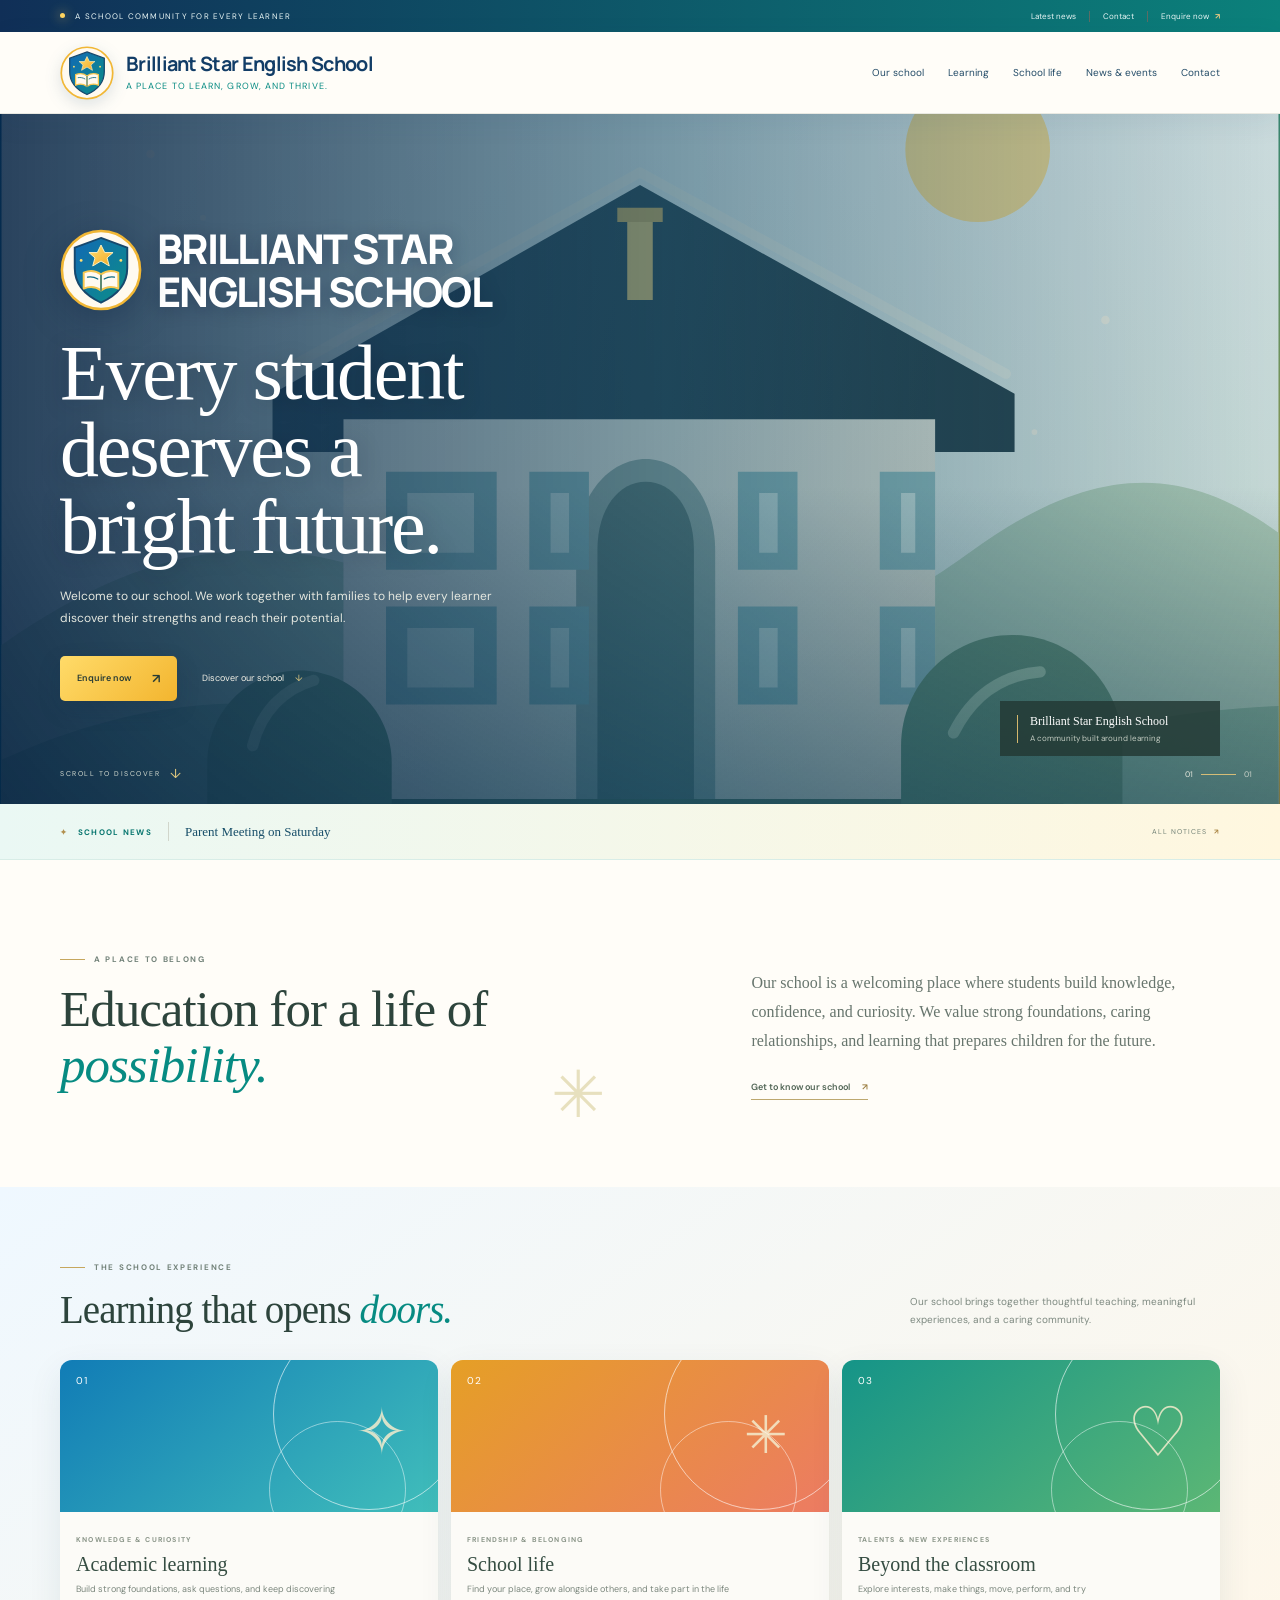
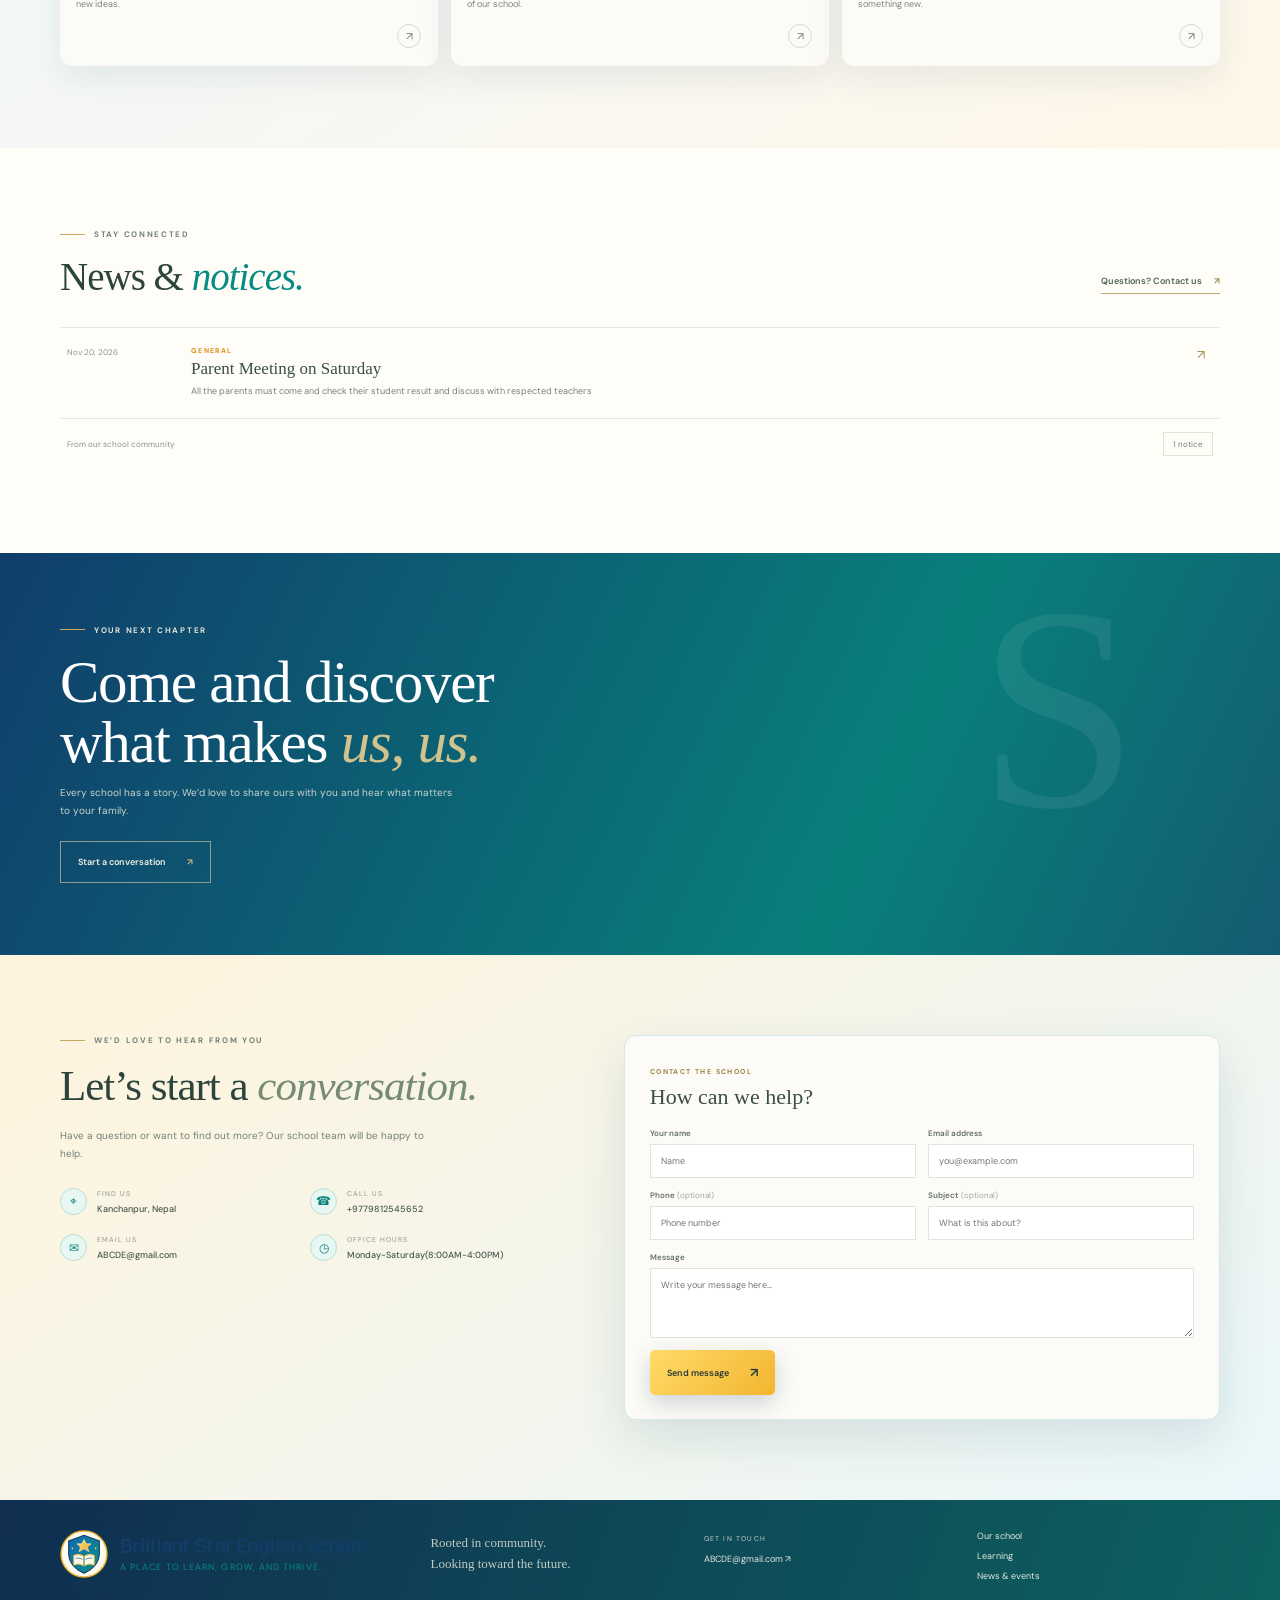
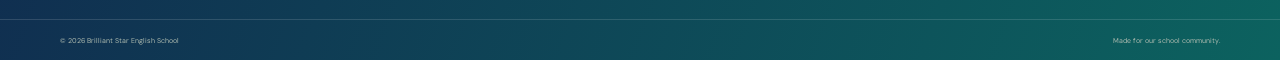
==== index.html @ 3d4abd54 "Updated" ====
<!doctype html>
<html lang="en">
<head>
  <meta charset="utf-8">
  <meta name="viewport" content="width=device-width, initial-scale=1">
  <meta name="theme-color" content="#253c3b">
  <title>Your School Name</title>
  <link rel="stylesheet" href="./site.css">
</head>
<body>
  <div class="utility-bar"><div class="site-container utility-inner"><span class="utility-note"><i></i> A SCHOOL COMMUNITY FOR EVERY LEARNER</span><div class="utility-links"><a href="#notices">Latest news</a><span></span><a href="#contact">Contact</a><span></span><a href="#contact">Enquire now <b>↗</b></a></div></div></div>
  <header class="site-header">
    <div class="site-container header-inner">
      <a class="school-brand" href="/" aria-label="School homepage"><img class="brand-logo" src="./school-logo.svg" alt="" aria-hidden="true"><span class="brand-copy"><strong id="brandName">Your School Name</strong><small id="brandTagline">A place to learn, grow, and thrive.</small></span></a>
      <button class="menu-toggle" id="menuToggle" aria-label="Open navigation" aria-expanded="false">☰</button>
      <nav class="main-nav" id="mainNav" aria-label="Main navigation"><a href="#about">Our school</a><a href="#learning">Learning</a><a href="#community">School life</a><a href="#notices">News & events</a><a href="#contact">Contact</a></nav>
    </div>
  </header>
  <main>
    <section class="hero-section">
      <img class="hero-image" id="schoolImage" src="./school-placeholder.svg" alt="Illustration of a welcoming school campus">
      <div class="hero-shade"></div>
      <div class="site-container hero-content"><div class="hero-copy"><div class="hero-school-lockup"><img class="hero-school-logo" src="./school-logo.svg" alt="" aria-hidden="true"><span id="heroSchoolName">YOUR SCHOOL</span></div><h1 id="heroTitle">Every student deserves a <em>bright future.</em></h1><p id="heroText">Welcome to our school. We work together with families to help every learner discover their strengths and reach their potential.</p><div class="hero-actions"><a class="button button-gold" href="#contact">Enquire now <span>↗</span></a><a class="hero-text-link" href="#about">Discover our school <span>↓</span></a></div></div><div class="hero-caption"><span class="caption-rule"></span><span><strong id="captionName">Your School Name</strong><small>A community built around learning</small></span></div><a href="#about" class="hero-scroll" aria-label="Scroll to discover"><span>SCROLL TO DISCOVER</span><i>↓</i></a></div>
      <div class="hero-index"><span>01</span><i></i><span>01</span></div>
    </section>
    <section class="news-ribbon"><div class="site-container ribbon-inner"><span class="ribbon-label"><i>✦</i> SCHOOL NEWS</span><span class="ribbon-divider"></span><a href="#notices" id="noticeTicker">Welcome to our school website.</a><a class="ribbon-more" href="#notices">ALL NOTICES <b>↗</b></a></div></section>
    <section class="section intro-section" id="about"><div class="site-container intro-grid"><div class="intro-heading"><div class="eyebrow"><span class="eyebrow-line"></span> A PLACE TO BELONG</div><h2>Education for a life of <em>possibility.</em></h2><div class="intro-mark">✳</div></div><div class="intro-copy"><p id="aboutText">Our school is a welcoming place where students build knowledge, confidence, and curiosity. We value strong foundations, caring relationships, and learning that prepares children for the future.</p><a class="underlined-link" href="#contact">Get to know our school <span>↗</span></a></div></div></section>
    <section class="learning-section section" id="learning"><div class="site-container"><div class="section-topline"><div><div class="eyebrow"><span class="eyebrow-line"></span> THE SCHOOL EXPERIENCE</div><h2>Learning that opens <em>doors.</em></h2></div><p>Our school brings together thoughtful teaching, meaningful experiences, and a caring community.</p></div><div class="learning-grid"><article class="learning-card card-academics"><div class="card-art art-one">01 <span>✧</span></div><div class="learning-card-bottom"><span class="card-kicker">KNOWLEDGE & CURIOSITY</span><h3>Academic learning</h3><p>Build strong foundations, ask questions, and keep discovering new ideas.</p><a href="#contact" aria-label="Ask about academic learning">↗</a></div></article><article class="learning-card card-life" id="community"><div class="card-art art-two">02 <span>✳</span></div><div class="learning-card-bottom"><span class="card-kicker">FRIENDSHIP & BELONGING</span><h3>School life</h3><p>Find your place, grow alongside others, and take part in the life of our school.</p><a href="#contact" aria-label="Ask about school life">↗</a></div></article><article class="learning-card card-growth"><div class="card-art art-three">03 <span>♡</span></div><div class="learning-card-bottom"><span class="card-kicker">TALENTS & NEW EXPERIENCES</span><h3>Beyond the classroom</h3><p>Explore interests, make things, move, perform, and try something new.</p><a href="#contact" aria-label="Ask about activities">↗</a></div></article></div></div></section>
    <section class="section notices-section" id="notices"><div class="site-container"><div class="section-topline notices-heading"><div><div class="eyebrow"><span class="eyebrow-line"></span> STAY CONNECTED</div><h2>News & <em>notices.</em></h2></div><a class="underlined-link" href="#contact">Questions? Contact us <span>↗</span></a></div><div class="notice-list" id="noticeList"><div class="no-notices">School notices will appear here.</div></div><div class="notice-list-footer"><span>From our school community</span><span class="notice-count" id="noticeCount">0 notices</span></div></div></section>
    <section class="visit-section"><div class="visit-texture"></div><div class="site-container visit-inner"><div class="eyebrow eyebrow-light"><span class="eyebrow-line"></span> YOUR NEXT CHAPTER</div><h2>Come and discover<br>what makes <em>us, us.</em></h2><p>Every school has a story. We’d love to share ours with you and hear what matters to your family.</p><a class="button button-outline" href="#contact">Start a conversation <span>↗</span></a><span class="visit-ornament">S</span></div></section>
    <section class="contact-section" id="contact"><div class="site-container contact-grid"><div class="contact-intro"><div class="eyebrow"><span class="eyebrow-line"></span> WE’D LOVE TO HEAR FROM YOU</div><h2>Let’s start a <em>conversation.</em></h2><p>Have a question or want to find out more? Our school team will be happy to help.</p><div class="contact-details"><div class="detail-item"><span class="detail-icon">⌖</span><span><small>FIND US</small><strong id="contactAddress">Add a school address in Site settings</strong></span></div><div class="detail-item"><span class="detail-icon">☎</span><span><small>CALL US</small><strong id="contactPhone">Add a school phone number</strong></span></div><div class="detail-item"><span class="detail-icon">✉</span><span><small>EMAIL US</small><strong id="contactEmail">Add a school email address</strong></span></div><div class="detail-item"><span class="detail-icon">◷</span><span><small>OFFICE HOURS</small><strong id="contactHours">Add school office hours</strong></span></div></div></div><form class="contact-form" id="contactForm"><div class="form-heading"><span>CONTACT THE SCHOOL</span><h3>How can we help?</h3></div><div class="form-row"><label>Your name<input name="name" autocomplete="name" required maxlength="120" placeholder="Name"></label><label>Email address<input name="email" type="email" autocomplete="email" required maxlength="160" placeholder="you@example.com"></label></div><div class="form-row"><label>Phone <span class="optional">(optional)</span><input name="phone" type="tel" autocomplete="tel" maxlength="40" placeholder="Phone number"></label><label>Subject <span class="optional">(optional)</span><input name="subject" maxlength="160" placeholder="What is this about?"></label></div><label>Message<textarea name="message" required maxlength="3000" rows="4" placeholder="Write your message here…"></textarea></label><div class="form-submit-row"><button class="button button-gold" type="submit">Send message <span>↗</span></button><p id="formMessage" role="status"></p></div></form></div></section>
  </main>
  <footer class="site-footer"><div class="site-container footer-main"><a class="school-brand footer-brand" href="/"><img class="brand-logo" src="./school-logo.svg" alt="" aria-hidden="true"><span><strong id="footerName">Your School Name</strong><small id="footerTagline">A place to learn, grow, and thrive.</small></span></a><p>Rooted in community.<br>Looking toward the future.</p><div class="footer-contact"><span>GET IN TOUCH</span><a href="#contact" id="footerEmail">Contact our school ↗</a></div><div class="footer-links"><a href="#about">Our school</a><a href="#learning">Learning</a><a href="#notices">News & events</a></div></div><div class="footer-bottom"><div class="site-container footer-bottom-inner"><span>© <span id="currentYear"></span> <span id="copyrightName">Your School Name</span></span><span>Made for our school community.</span></div></div></footer>
  <script src="./site.js" defer></script>
</body>
</html>
---- site.css ----
@import url('https://fonts.googleapis.com/css2?family=DM+Sans:wght@400;500;600;700&family=Manrope:wght@400;500;600;700;800&display=swap');
:root{--ink:#243633;--muted:#718078;--line:#e7e7df;--paper:#fcfbf7;--cream:#f3f1e8;--forest:#263e3b;--green:#718b76;--gold:#d5b76c;--serif:Georgia,'Times New Roman',serif}*{box-sizing:border-box}html{scroll-behavior:smooth;scroll-padding-top:90px}body{margin:0;background:var(--paper);color:var(--ink);font:14px 'DM Sans',Arial,sans-serif}a{color:inherit;text-decoration:none}.site-container{width:min(1160px,calc(100% - 60px));margin:0 auto}
/* Utility bar and navigation */
.utility-bar{height:32px;background:#263b39;color:#e4e9e1}.utility-inner{height:100%;display:flex;align-items:center;justify-content:space-between}.utility-note{font-size:8px;letter-spacing:1.25px;color:#d9dcd1}.utility-note i{display:inline-block;width:5px;height:5px;border-radius:50%;background:#d9bd77;margin:0 7px 1px 0}.utility-links{height:100%;display:flex;align-items:center;gap:13px;font-size:8px;color:#c0c9c0}.utility-links>span{height:11px;width:1px;background:#5b6c65}.utility-links b{color:#ddc582;margin-left:4px}.site-header{height:82px;background:var(--paper);position:sticky;top:0;z-index:10;border-bottom:1px solid #e9e9e2}.header-inner{height:100%;display:flex;align-items:center;justify-content:space-between}.school-brand{display:flex;align-items:center;gap:12px;min-width:0}.brand-seal{height:43px;width:43px;border:1px solid #c9b77d;border-radius:50%;color:#426354;display:grid;place-items:center;font:700 21px var(--serif);position:relative;flex:none}.brand-seal:after{content:'';position:absolute;inset:4px;border:1px solid #d9d2bd;border-radius:50%}.brand-copy strong,.school-brand strong{font:700 14px Manrope,sans-serif;display:block;white-space:nowrap}.brand-copy small,.school-brand small{font-size:8px;color:#819087;display:block;margin-top:4px;letter-spacing:.15px}.main-nav{display:flex;align-items:center;gap:24px;color:#52635a;font-size:10px}.main-nav>a:not(.nav-records):hover,.footer-main a:hover,.footer-bottom a:hover{color:#a18146}.nav-records{border:1px solid #d5d7cd;padding:10px 13px;color:#415a4c;font-weight:600}.menu-toggle{display:none}
/* Photo-led homepage hero */
.hero-section{height:min(690px,calc(100vh - 114px));min-height:540px;background:#324946;position:relative;overflow:hidden;color:white}.hero-image{position:absolute;inset:0;width:100%;height:100%;object-fit:cover;object-position:center 47%;display:block}.hero-shade{position:absolute;inset:0;background:linear-gradient(90deg,rgba(21,43,41,.78) 0%,rgba(26,47,44,.53) 43%,rgba(25,43,39,.06) 100%),linear-gradient(0deg,rgba(23,42,39,.5),transparent 36%)}.hero-content{height:100%;position:relative;display:flex;align-items:center;padding-top:20px}.hero-copy{max-width:630px;padding-bottom:10px}.eyebrow{font-size:8px;letter-spacing:1.7px;color:#728279;font-weight:700;display:flex;align-items:center;gap:9px}.eyebrow-light{color:#e2e5d9}.eyebrow-line{height:1px;width:25px;background:#c6a75e;display:inline-block}.hero-copy h1{font:500 clamp(44px,6.6vw,78px)/.99 var(--serif);letter-spacing:-2.2px;color:#fff;margin:21px 0 20px;max-width:650px;text-wrap:balance}.hero-copy h1 em,.intro-heading h2 em,.section-topline h2 em,.contact-intro h2 em{font-weight:400;color:#d5c58d}.hero-copy>p{font-size:12px;line-height:1.85;color:#e4e7df;max-width:440px;margin:0}.hero-actions{display:flex;align-items:center;gap:25px;margin-top:26px}.button{border:0;display:inline-flex;align-items:center;justify-content:center;gap:21px;padding:14px 17px;font:600 9px 'DM Sans',sans-serif;cursor:pointer;transition:transform .16s,background .16s}.button:hover{transform:translateY(-1px)}.button-gold{background:#d7bc78;color:#273b35}.button-gold:hover{background:#e2ca8c}.button-gold span{font-size:13px}.hero-text-link{font-size:9px;color:#f4f1e7}.hero-text-link span{color:#ddc780;margin-left:9px}.hero-caption{position:absolute;right:0;bottom:48px;display:flex;align-items:center;gap:12px;background:#243a36d9;padding:13px 17px;min-width:220px}.caption-rule{height:28px;width:1px;background:#d4b76c}.hero-caption strong,.hero-caption small{display:block}.hero-caption strong{font:500 12px var(--serif)}.hero-caption small{font-size:8px;color:#c2cbc0;margin-top:4px}.hero-scroll{position:absolute;bottom:22px;left:0;display:flex;align-items:center;gap:10px;color:#d4dbd0;font-size:7px;letter-spacing:1.5px}.hero-scroll i{font-style:normal;color:#dec77f;font-size:13px}.hero-index{position:absolute;right:28px;bottom:25px;display:flex;align-items:center;gap:8px;color:#e6e8dd;font-size:8px}.hero-index i{height:1px;width:35px;background:#d5bc77}.hero-index span:last-child{color:#c6cec6}
/* Notice ribbon and editorial sections */
.news-ribbon{background:#eceee7;border-bottom:1px solid #e2e5dc}.ribbon-inner{min-height:55px;display:flex;align-items:center;gap:16px}.ribbon-label{font-size:8px;letter-spacing:1.3px;color:#536b5c;font-weight:700;white-space:nowrap}.ribbon-label i{font-style:normal;color:#b18f4d;margin-right:6px}.ribbon-divider{height:19px;width:1px;background:#d1d6cb}.ribbon-inner>a:nth-of-type(1){font:13px var(--serif);color:#506157;flex:1;white-space:nowrap;overflow:hidden;text-overflow:ellipsis}.ribbon-more{font-size:7px;letter-spacing:1px;color:#728276;white-space:nowrap}.ribbon-more b{color:#a98442;margin-left:4px}.section{padding:87px 0}.intro-section{background:var(--paper)}.intro-grid{display:grid;grid-template-columns:1fr .82fr;gap:120px;align-items:center}.intro-heading{position:relative}.intro-heading h2,.section-topline h2,.contact-intro h2{font:500 clamp(35px,4vw,51px)/1.1 var(--serif);letter-spacing:-1px;color:#2d443c;margin:17px 0 0}.intro-heading h2 em,.section-topline h2 em{color:#81977d}.intro-mark{position:absolute;right:26px;bottom:-44px;font-size:65px;color:#d5c990;opacity:.55}.intro-copy{padding-top:22px}.intro-copy>p{font:16px/1.8 var(--serif);color:#67756d;margin:0 0 21px}.underlined-link{display:inline-block;padding-bottom:6px;border-bottom:1px solid #bda86f;color:#506454;font-size:9px;font-weight:600}.underlined-link span{margin-left:10px;color:#9c7e41}.learning-section{background:#f1f1e9;padding:75px 0 82px}.section-topline{display:flex;justify-content:space-between;align-items:flex-end;margin-bottom:28px}.section-topline h2{font-size:39px}.section-topline>p{font-size:10px;line-height:1.8;color:#7d8980;max-width:310px;margin:0 0 3px}.learning-grid{display:grid;grid-template-columns:repeat(3,1fr);gap:13px}.learning-card{height:306px;background:#e4e7df;position:relative;overflow:hidden;display:flex;flex-direction:column;justify-content:space-between;padding:17px 19px}.card-academics{background:linear-gradient(135deg,#e8e9df,#cad4c7)}.card-life{background:linear-gradient(135deg,#e4e0d4,#d4d9ce)}.card-growth{background:linear-gradient(135deg,#e3e6e2,#c9d4cc)}.card-art{position:absolute;inset:0 0 37%;overflow:hidden;color:#fff;font:10px 'DM Sans',sans-serif;letter-spacing:1px;padding:14px 16px}.card-art:before,.card-art:after{content:'';position:absolute;border:1px solid #fff9;border-radius:50%;width:190px;height:190px;right:-27px;top:-42px}.card-art:after{width:135px;height:135px;right:32px;top:61px;border-color:#fff7}.art-one{background:linear-gradient(145deg,#607a69,#a9b7a1)}.art-two{background:linear-gradient(145deg,#687e7c,#bec2a9)}.art-three{background:linear-gradient(145deg,#728d80,#c4c6a9)}.card-art span{position:absolute;right:28px;top:35px;font:64px var(--serif);color:#f4eccd;opacity:.85}.art-two span{right:40px;top:45px;font-size:52px}.art-three span{right:30px;top:32px;font-size:69px}.learning-card-bottom{position:relative;background:#fcfbf7;padding:16px 16px 18px;margin:135px -19px -17px;min-height:154px}.card-kicker{font-size:7px;letter-spacing:1.2px;color:#8a9588;font-weight:700}.learning-card h3{font:500 20px var(--serif);color:#354d42;margin:7px 35px 6px 0}.learning-card p{font-size:9px;line-height:1.65;color:#7b877d;max-width:270px;margin:0}.learning-card-bottom>a{position:absolute;right:17px;bottom:18px;width:24px;height:24px;border:1px solid #d9dacd;border-radius:50%;display:grid;place-items:center;color:#6d806f;font-size:11px}.notices-section{padding:81px 0 84px;background:#fcfbf7}.notices-heading{align-items:flex-end}.notices-heading .underlined-link{margin-bottom:5px}.notice-list{border-top:1px solid #e5e7df}.notice-item{display:grid;grid-template-columns:105px 1fr 25px;gap:19px;padding:18px 7px;border-bottom:1px solid #e5e7df;align-items:start}.notice-date{font-size:8px;color:#8a958c;line-height:1.6}.notice-category{font-size:7px;text-transform:uppercase;letter-spacing:1.3px;color:#a18044;font-weight:700}.notice-body h3{font:500 17px var(--serif);margin:4px 0 5px;color:#394e43}.notice-body p{font-size:9px;line-height:1.75;color:#758179;margin:0;max-width:720px;white-space:pre-wrap}.notice-arrow{color:#aa8c4e;font-size:13px;text-align:center}.no-notices{padding:24px 7px;color:#879087;font:14px var(--serif)}.notice-list-footer{display:flex;align-items:center;justify-content:space-between;color:#879188;font-size:8px;padding:13px 7px}.notice-count{border:1px solid #e4e3d9;padding:6px 9px;color:#6f7f73}
/* Admissions-style callout and contact */
.visit-section{position:relative;overflow:hidden;background:#2c4541;color:#fff;padding:72px 0}.visit-inner{position:relative;z-index:1}.visit-inner h2{font:500 clamp(39px,5vw,59px)/1.02 var(--serif);letter-spacing:-1.3px;margin:17px 0 12px}.visit-inner h2 em{color:#d1c38e;font-weight:400}.visit-inner>p{font-size:10px;color:#cad4ca;line-height:1.8;max-width:400px;margin:0 0 21px}.button-outline{border:1px solid #8f9c8e;color:#f5f1e4;background:transparent}.button-outline span{color:#d7bd79}.visit-ornament{position:absolute;right:7%;top:-47px;font:290px/.9 var(--serif);color:#ffffff0a;pointer-events:none}.contact-section{padding:80px 0;background:#edece3}.contact-grid{display:grid;grid-template-columns:.9fr 1.1fr;gap:76px;align-items:start}.contact-intro h2{font-size:43px;margin:17px 0}.contact-intro h2 em{color:#758b72}.contact-intro>p{font-size:10px;line-height:1.8;color:#748178;max-width:370px;margin:0 0 25px}.contact-details{display:grid;grid-template-columns:1fr 1fr;gap:18px 13px}.detail-item{display:flex;gap:10px;align-items:flex-start}.detail-icon{width:27px;height:27px;border:1px solid #cdd3c8;border-radius:50%;display:grid;place-items:center;color:#71866f;font-size:12px;flex:none}.detail-item small{display:block;color:#8c968b;font-size:7px;letter-spacing:1px;margin:1px 0 5px}.detail-item strong{font-size:9px;line-height:1.5;font-weight:500;color:#46584d;display:block;overflow-wrap:anywhere}.contact-form{background:#fcfbf7;border:1px solid #e1e3db;padding:24px 25px}.form-heading>span{color:#a08143;font-size:7px;font-weight:700;letter-spacing:1.4px}.form-heading h3{font:500 22px var(--serif);margin:6px 0 18px;color:#3b5045}.contact-form label,.settings-form label{display:block;color:#637168;font-size:8px;font-weight:600}.form-row{display:grid;grid-template-columns:1fr 1fr;gap:12px}.contact-form input,.contact-form textarea,.settings-form input,.settings-form textarea{display:block;width:100%;border:1px solid #e1e4dc;background:#fff;padding:10px;margin-top:6px;margin-bottom:12px;font:9px 'DM Sans',sans-serif;color:#34453d;outline:none}.contact-form input:focus,.contact-form textarea:focus,.settings-form input:focus,.settings-form textarea:focus{border-color:#96a991}.contact-form textarea,.settings-form textarea{resize:vertical}.optional{font-weight:400;color:#a0a89e}.form-submit-row{display:flex;align-items:center;gap:12px}.form-submit-row p{font-size:8px;color:#507451;margin:0}.site-footer{background:#263b39;color:#e9eee6}.footer-main{display:grid;grid-template-columns:1.4fr 1fr 1fr 1fr;gap:30px;padding-top:30px;padding-bottom:29px;align-items:start}.footer-brand .brand-seal{height:37px;width:37px;color:#e1d3a1;border-color:#8a9a87;font-size:17px}.footer-brand .brand-seal:after{inset:3px;border-color:#71847a}.footer-brand strong{font-size:11px}.footer-brand small{font-size:7px;color:#aebbb0}.footer-main>p{font:13px/1.6 var(--serif);color:#c0cbc0;margin:3px 0}.footer-contact>span{font-size:7px;letter-spacing:1.2px;color:#c5d0c4;display:block;margin:4px 0 10px}.footer-contact>a,.footer-links>a{font-size:9px;color:#e5e9df;display:block;margin:0 0 8px}.footer-bottom{border-top:1px solid #ffffff22}.footer-bottom-inner{min-height:40px;display:flex;align-items:center;justify-content:space-between;font-size:7px;color:#aebbb0}.footer-bottom-inner>div{display:flex;gap:16px}
/* Local site settings editor */
.settings-page{background:#f4f4ee;min-height:100vh}.settings-top{height:72px;background:#fff;border-bottom:1px solid var(--line)}.settings-top-inner{height:100%;display:flex;align-items:center;justify-content:space-between}.settings-top .school-brand .brand-seal{height:35px;width:35px;font-size:16px}.settings-top .school-brand strong{font-size:12px}.back-home{font-size:10px;color:#65766c}.settings-main{padding-top:36px;padding-bottom:60px}.settings-title{margin-bottom:24px}.settings-title .eyebrow{font-size:8px}.settings-title h1{font:500 34px var(--serif);color:#30463e;margin:10px 0 6px}.settings-title p{color:#818c82;font-size:11px;margin:0}.settings-layout{display:grid;grid-template-columns:minmax(0,1.25fr) minmax(250px,.75fr);gap:18px;align-items:start}.settings-card{background:#fff;border:1px solid #e6e8df;padding:21px;margin-bottom:15px}.settings-card h2{font:500 18px var(--serif);margin:0;color:#3d5148}.settings-card>p{font-size:9px;line-height:1.6;color:#8a938b;margin:5px 0 17px}.settings-form input,.settings-form textarea{margin-bottom:12px}.settings-form label.full{margin-bottom:0}.settings-form .button{margin-top:4px}.settings-grid{display:grid;grid-template-columns:1fr 1fr;gap:0 13px}.settings-grid .wide{grid-column:1/-1}.settings-status{font-size:9px;color:#54805e;margin-left:12px}.photo-preview{width:100%;height:158px;background:#f2f2eb;margin:12px 0;object-fit:cover}.upload-label{display:inline-flex!important;align-items:center;gap:8px;padding:10px 12px;border:1px solid #dfe2d9;color:#53675a!important;cursor:pointer}.upload-label input{display:none!important}.photo-help{font-size:8px;color:#939c93;margin:8px 0 0}.notice-editor{border-top:1px solid #eceee8;padding:11px 0}.notice-editor:first-of-type{border-top:0}.notice-editor h3{font:500 13px var(--serif);margin:0 0 4px}.notice-editor p{font-size:9px;color:#88928a;white-space:pre-wrap;margin:0}.notice-editor button{border:0;background:none;color:#a45f55;cursor:pointer;padding:6px 0;font-size:9px}.notice-form{border-top:1px solid #eceee8;margin-top:15px;padding-top:15px}.notice-form h3{font:500 14px var(--serif);margin:0 0 13px}.inquiry{border-top:1px solid #eceee8;padding:12px 0}.inquiry:first-of-type{border-top:0}.inquiry h3{font:500 13px var(--serif);margin:0 0 4px}.inquiry small{color:#929b91;font-size:8px}.inquiry p{font-size:9px;line-height:1.6;color:#647168;white-space:pre-wrap;margin:6px 0 0}.settings-alert{padding:10px 12px;background:#edf4ec;color:#4f7353;font-size:9px;margin-bottom:14px}.settings-alert.error{background:#fbefec;color:#a45147}.secondary-button{height:32px;border:1px solid #e6e9ef;background:#fff;border-radius:7px;padding:0 10px;color:#62697a;font:500 10px 'DM Sans',sans-serif;cursor:pointer}.hidden{display:none!important}
@media(max-width:900px){.main-nav{gap:14px}.intro-grid{gap:65px}.contact-grid{gap:38px}}
@media(max-width:700px){.site-container{width:min(100% - 34px,540px)}.utility-note{font-size:7px}.utility-links{gap:8px;font-size:7px}.site-header{height:68px}.brand-seal{height:37px;width:37px;font-size:17px}.school-brand{gap:9px}.brand-copy strong,.school-brand strong{font-size:11px}.brand-copy small,.school-brand small{font-size:7px}.menu-toggle{display:block;background:none;border:1px solid #d9ddd4;width:34px;height:32px;color:#506257}.main-nav{display:none;position:absolute;top:67px;left:0;right:0;background:#fcfbf7;border-bottom:1px solid var(--line);padding:9px 18px 14px;flex-direction:column;align-items:stretch;gap:0;box-shadow:0 10px 20px #162c2810}.main-nav.open{display:flex}.main-nav>a{padding:12px 0;border-bottom:1px solid #eeeee8}.main-nav .nav-records{border:0;padding:12px 0}.hero-section{height:610px;min-height:530px}.hero-image{object-position:55% center}.hero-shade{background:linear-gradient(90deg,rgba(21,43,41,.68),rgba(21,43,41,.15)),linear-gradient(0deg,rgba(19,39,36,.54),transparent 55%)}.hero-content{align-items:flex-end;padding-bottom:104px}.hero-copy{padding:0}.hero-copy h1{font-size:clamp(44px,12vw,61px);letter-spacing:-1.5px;margin:17px 0 13px}.hero-copy>p{font-size:10px;max-width:400px}.hero-actions{margin-top:20px;gap:17px}.hero-caption{right:0;bottom:53px;min-width:0;padding:9px 12px}.hero-caption strong{font-size:10px}.hero-caption small{font-size:7px}.hero-scroll{bottom:20px}.hero-index{right:0;bottom:21px;font-size:7px}.news-ribbon .ribbon-inner{min-height:51px;gap:9px}.ribbon-label{font-size:7px;letter-spacing:.8px}.ribbon-divider{height:16px}.ribbon-inner>a:nth-of-type(1){font-size:11px}.ribbon-more{font-size:6px;letter-spacing:.5px}.section{padding:57px 0}.intro-grid{grid-template-columns:1fr;gap:19px}.intro-heading h2,.section-topline h2{font-size:36px}.intro-copy{padding-top:0}.intro-copy>p{font-size:14px}.intro-mark{right:12px;bottom:-17px;font-size:43px}.learning-section{padding:55px 0}.section-topline{display:block;margin-bottom:20px}.section-topline>p{margin-top:10px;font-size:9px}.learning-grid{grid-template-columns:1fr;gap:10px}.learning-card{height:264px}.learning-card-bottom{margin-top:115px;min-height:131px}.notices-section{padding:58px 0}.notices-heading .underlined-link{margin-top:16px}.notice-item{grid-template-columns:64px 1fr 17px;gap:10px;padding:15px 3px}.notice-body h3{font-size:14px}.notice-body p{font-size:8px}.visit-section{padding:56px 0}.visit-inner h2{font-size:43px}.visit-ornament{right:-4%;top:5px;font-size:180px}.contact-section{padding:57px 0}.contact-grid{grid-template-columns:1fr;gap:27px}.contact-intro h2{font-size:37px}.contact-details{gap:14px 9px}.contact-form{padding:19px 15px}.form-row{grid-template-columns:1fr;gap:0}.footer-main{grid-template-columns:1fr 1fr;gap:20px 12px;padding-top:24px;padding-bottom:23px}.footer-main>p{font-size:11px}.footer-bottom-inner{flex-wrap:wrap;gap:8px;padding-top:12px;padding-bottom:12px}.footer-bottom-inner>span:nth-child(2){display:none}.footer-bottom-inner>div{margin-left:auto}.settings-main{padding-top:24px}.settings-layout{grid-template-columns:1fr}.settings-title h1{font-size:29px}.settings-card{padding:17px}.settings-grid{grid-template-columns:1fr}.settings-grid .wide{grid-column:auto}}

/* Bright school identity and motion */
:root{--ink:#163653;--muted:#617588;--line:#dce7ee;--paper:#fffdf8;--cream:#f2f8fb;--forest:#113d68;--green:#078b82;--gold:#f4b72f;--serif:Georgia,'Times New Roman',serif}
.utility-bar{background:linear-gradient(90deg,#102f57,#0b817b);color:#fff}
.utility-note,.utility-links{color:#eaf7f6}
.utility-note i{background:#ffd45f;box-shadow:0 0 12px #ffd45f}
.site-header{background:rgba(255,253,248,.96);box-shadow:0 8px 28px rgba(23,66,96,.08);backdrop-filter:blur(12px)}
.brand-logo{width:54px;height:54px;flex:none;filter:drop-shadow(0 5px 8px #153e5b25);transition:transform .3s ease}
.school-brand:hover .brand-logo{transform:rotate(-5deg) scale(1.06)}
.brand-copy strong,.school-brand strong{font-size:clamp(15px,1.55vw,21px);line-height:1.12;white-space:normal;letter-spacing:-.035em;color:#123d67}
.brand-copy small,.school-brand small{font-size:9px;color:#078b82;letter-spacing:.12em;text-transform:uppercase}
.main-nav{color:#244c68}
.main-nav>a:not(.nav-records):hover,.footer-main a:hover,.footer-bottom a:hover{color:#e79c15}
.nav-records{border-color:#f2c653;border-radius:999px;background:#fff8e5;color:#17486a}
.hero-section{background:linear-gradient(135deg,#075b8f,#087f84 54%,#f1b63a);isolation:isolate}
.hero-image{animation:hero-image-arrive 1.1s cubic-bezier(.2,.7,.2,1) both}
.hero-shade{background:linear-gradient(90deg,rgba(5,34,66,.84),rgba(8,66,93,.5) 52%,rgba(8,91,94,.12)),linear-gradient(0deg,rgba(7,41,69,.45),transparent 46%)}
.hero-school-lockup{display:flex;align-items:center;gap:15px;max-width:780px;margin:0 0 19px;animation:rise-in .75s .08s both}
.hero-school-logo{width:clamp(54px,7vw,82px);height:clamp(54px,7vw,82px);flex:none;filter:drop-shadow(0 8px 18px #071e3b55);animation:crest-float 4s ease-in-out infinite}
.hero-school-lockup span{font:800 clamp(22px,3.3vw,41px)/1.04 Manrope,'DM Sans',sans-serif;letter-spacing:-.04em;color:#fff;text-wrap:balance;text-shadow:0 3px 18px #041f3e55}
.hero-copy h1{animation:rise-in .8s .18s both;text-shadow:0 3px 22px #061c3340}
.hero-copy>p,.hero-actions{animation:rise-in .8s .3s both}
.button-gold{background:linear-gradient(135deg,#ffdb69,#f3b52f);border-radius:5px;box-shadow:0 8px 22px #10294330}
.button-gold:hover{background:linear-gradient(135deg,#ffe28b,#ffc23d);transform:translateY(-3px);box-shadow:0 12px 28px #10294340}
.news-ribbon{background:linear-gradient(90deg,#eaf8f4,#fff7df);border-bottom:1px solid #d8ede7}
.ribbon-label{color:#08766f}.ribbon-inner>a:nth-of-type(1){color:#164d68}
.section-topline h2 em,.intro-heading h2 em{color:#078b82}
.learning-section{background:linear-gradient(145deg,#eff8ff,#fff7e8)}
.learning-card{border-radius:12px;box-shadow:0 12px 34px rgba(18,64,94,.09);transition:transform .28s ease,box-shadow .28s ease}
.learning-card:hover{transform:translateY(-8px);box-shadow:0 22px 44px rgba(18,64,94,.17)}
.card-academics{background:linear-gradient(135deg,#b9e5ff,#d2f2ec)}
.card-life{background:linear-gradient(135deg,#ffe2a1,#ffd9c4)}
.card-growth{background:linear-gradient(135deg,#c8efcf,#d5e4ff)}
.art-one{background:linear-gradient(140deg,#117cb6,#45c4bb)}
.art-two{background:linear-gradient(140deg,#e59f26,#ed7868)}
.art-three{background:linear-gradient(140deg,#159488,#62ba73)}
.notices-section{background:#fffdf8}
.notice-item{transition:background .2s ease,padding .2s ease}
.notice-item:hover{background:#f0faf8;padding-left:14px;padding-right:14px}
.notice-category{color:#df8c16}
.visit-section{background:linear-gradient(115deg,#103e6b,#087f7b 68%,#145b71)}
.visit-ornament{color:#fff1}
.contact-section{background:linear-gradient(145deg,#fff4dc,#eaf7fa)}
.contact-form{border:1px solid #d6e7ea;border-radius:12px;box-shadow:0 18px 50px rgba(17,65,92,.12);transition:transform .25s ease,box-shadow .25s ease}
.contact-form:focus-within{transform:translateY(-3px);box-shadow:0 22px 56px rgba(17,65,92,.17)}
.contact-form input:focus,.contact-form textarea:focus{border-color:#0a9b91;box-shadow:0 0 0 3px #0a9b9118}
.detail-icon{border-color:#b8ddd7;background:#e7f7f2;color:#087f78}
.site-footer{background:linear-gradient(110deg,#102e50,#0c625f)}
.footer-brand .brand-logo{width:48px;height:48px}
@keyframes rise-in{from{opacity:0;transform:translateY(18px)}to{opacity:1;transform:translateY(0)}}
@keyframes crest-float{0%,100%{transform:translateY(0) rotate(-2deg)}50%{transform:translateY(-6px) rotate(2deg)}}
@keyframes hero-image-arrive{from{opacity:.75;transform:scale(1.045)}to{opacity:1;transform:scale(1)}}
@media(max-width:700px){.brand-logo{width:43px;height:43px}.brand-copy strong,.school-brand strong{font-size:clamp(12px,4vw,16px);max-width:230px}.brand-copy small,.school-brand small{font-size:7px}.hero-school-lockup{gap:10px;margin-bottom:16px}.hero-school-logo{width:53px;height:53px}.hero-school-lockup span{font-size:clamp(19px,6vw,29px)}.hero-copy h1{font-size:clamp(37px,10vw,55px)}}
@media(prefers-reduced-motion:reduce){html{scroll-behavior:auto}*,*::before,*::after{animation-duration:.01ms!important;animation-iteration-count:1!important;transition-duration:.01ms!important}}.reveal-on-scroll{opacity:0;transform:translateY(22px);transition:opacity .7s ease var(--reveal-delay,0ms),transform .7s cubic-bezier(.2,.7,.2,1) var(--reveal-delay,0ms)}
.reveal-on-scroll.is-visible{opacity:1;transform:translateY(0)}
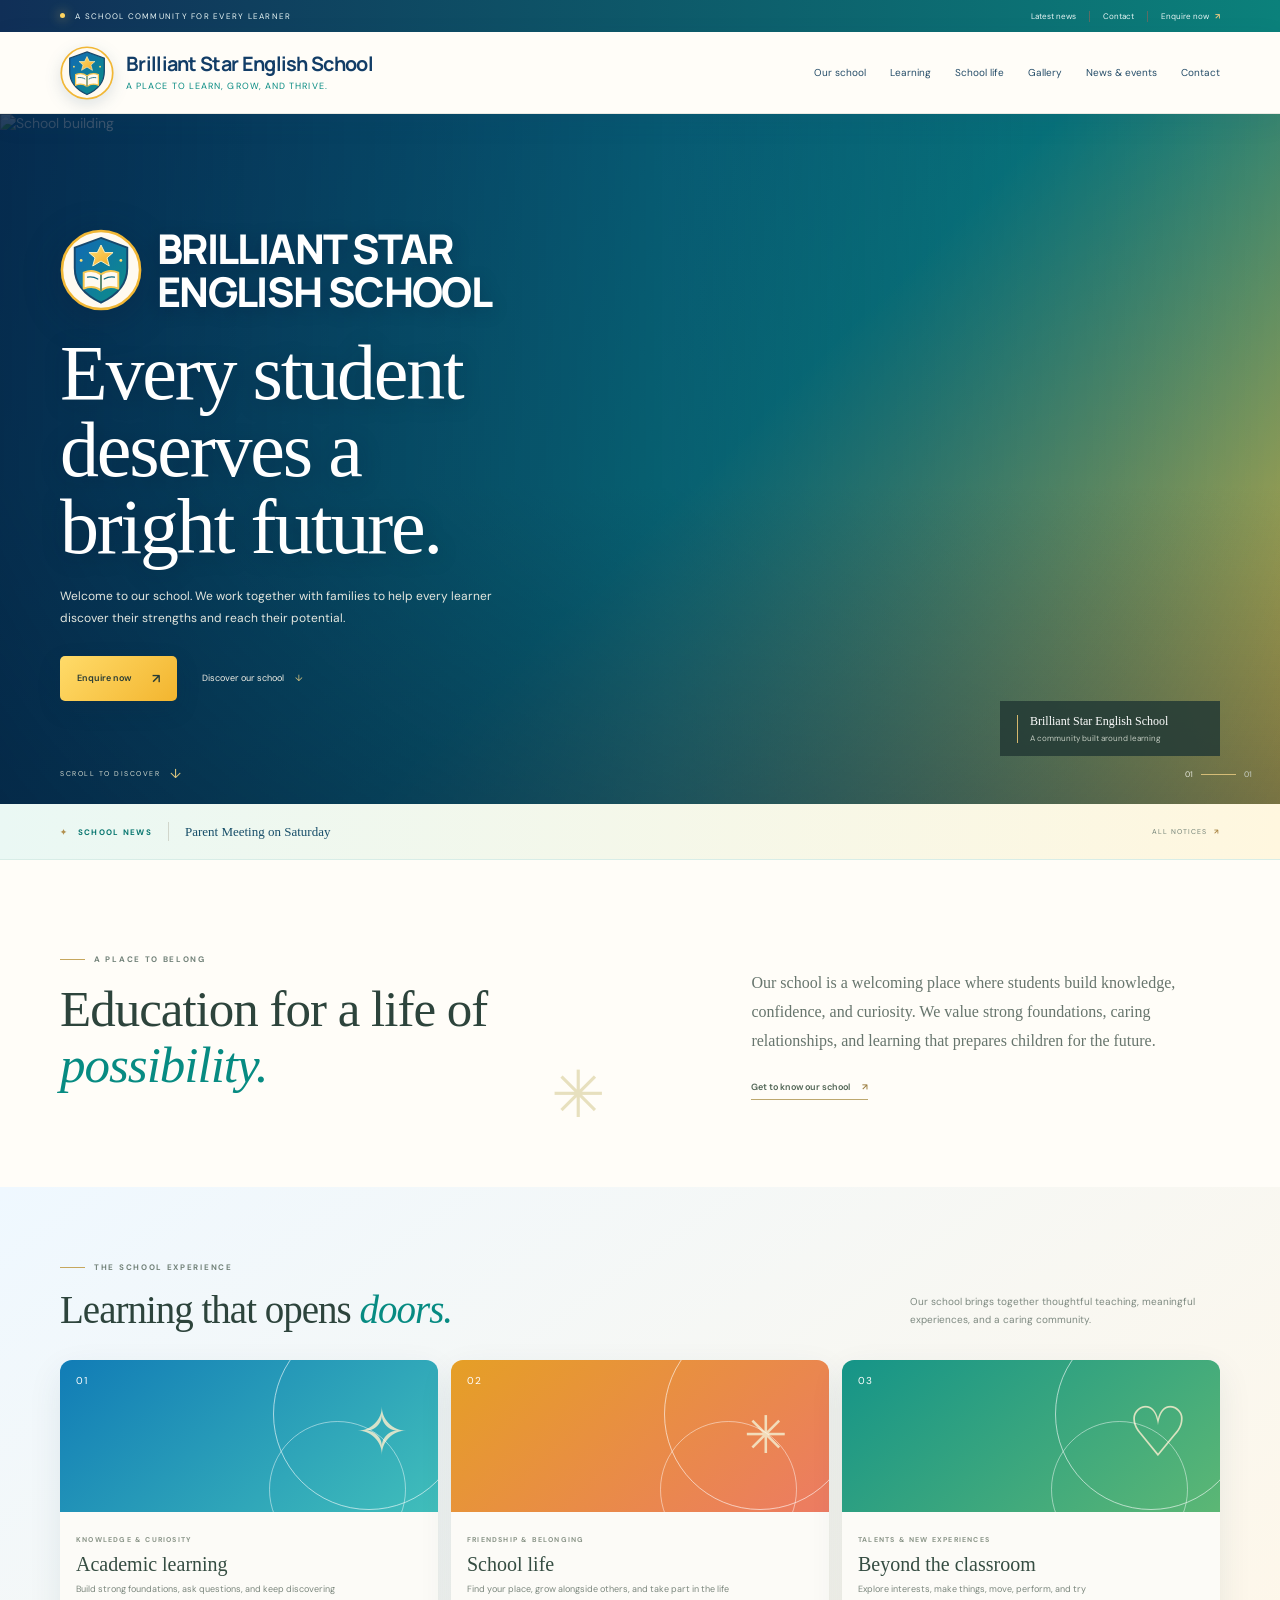
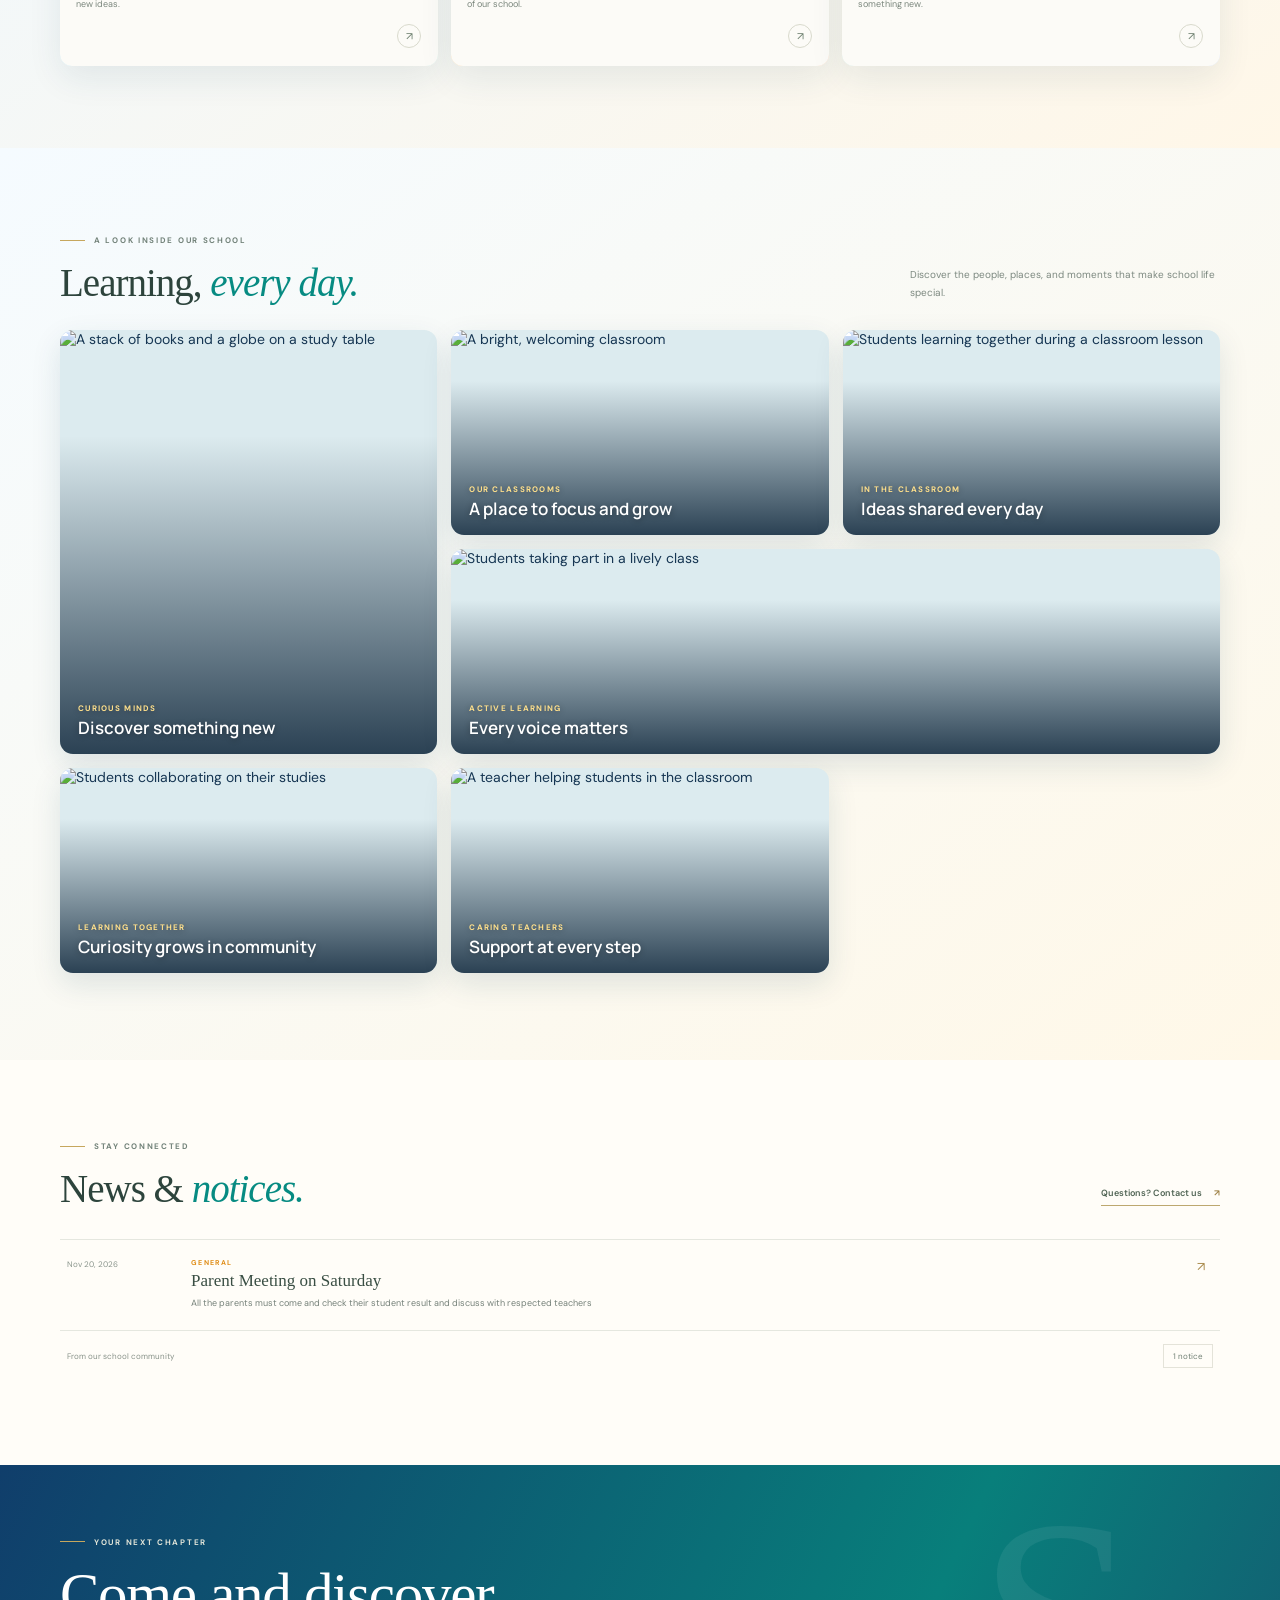
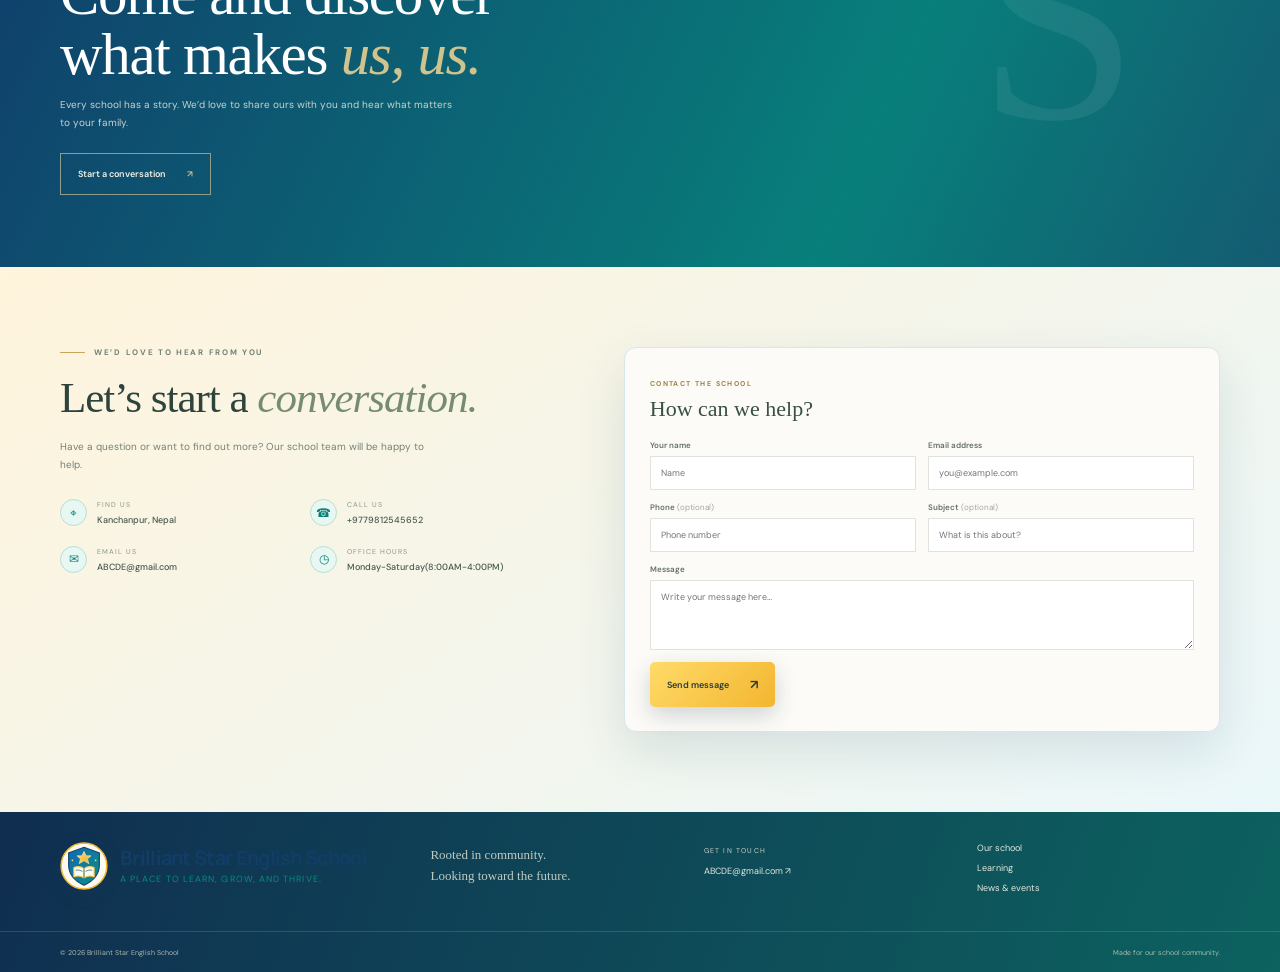
==== commit 8b0a02cb: "Add files via upload" ====
--- a/index.html
+++ b/index.html
@@ -13,12 +13,12 @@
     <div class="site-container header-inner">
       <a class="school-brand" href="/" aria-label="School homepage"><img class="brand-logo" src="./school-logo.svg" alt="" aria-hidden="true"><span class="brand-copy"><strong id="brandName">Your School Name</strong><small id="brandTagline">A place to learn, grow, and thrive.</small></span></a>
       <button class="menu-toggle" id="menuToggle" aria-label="Open navigation" aria-expanded="false">☰</button>
-      <nav class="main-nav" id="mainNav" aria-label="Main navigation"><a href="#about">Our school</a><a href="#learning">Learning</a><a href="#community">School life</a><a href="#notices">News & events</a><a href="#contact">Contact</a></nav>
+      <nav class="main-nav" id="mainNav" aria-label="Main navigation"><a href="#about">Our school</a><a href="#learning">Learning</a><a href="#community">School life</a><a href="#gallery">Gallery</a><a href="#notices">News & events</a><a href="#contact">Contact</a></nav>
     </div>
   </header>
   <main>
     <section class="hero-section">
-      <img class="hero-image" id="schoolImage" src="./school-placeholder.svg" alt="Illustration of a welcoming school campus">
+      <img class="hero-image" id="schoolImage" src="./images/school-building.jpeg" alt="School building">
       <div class="hero-shade"></div>
       <div class="site-container hero-content"><div class="hero-copy"><div class="hero-school-lockup"><img class="hero-school-logo" src="./school-logo.svg" alt="" aria-hidden="true"><span id="heroSchoolName">YOUR SCHOOL</span></div><h1 id="heroTitle">Every student deserves a <em>bright future.</em></h1><p id="heroText">Welcome to our school. We work together with families to help every learner discover their strengths and reach their potential.</p><div class="hero-actions"><a class="button button-gold" href="#contact">Enquire now <span>↗</span></a><a class="hero-text-link" href="#about">Discover our school <span>↓</span></a></div></div><div class="hero-caption"><span class="caption-rule"></span><span><strong id="captionName">Your School Name</strong><small>A community built around learning</small></span></div><a href="#about" class="hero-scroll" aria-label="Scroll to discover"><span>SCROLL TO DISCOVER</span><i>↓</i></a></div>
       <div class="hero-index"><span>01</span><i></i><span>01</span></div>
@@ -26,7 +26,7 @@
     <section class="news-ribbon"><div class="site-container ribbon-inner"><span class="ribbon-label"><i>✦</i> SCHOOL NEWS</span><span class="ribbon-divider"></span><a href="#notices" id="noticeTicker">Welcome to our school website.</a><a class="ribbon-more" href="#notices">ALL NOTICES <b>↗</b></a></div></section>
     <section class="section intro-section" id="about"><div class="site-container intro-grid"><div class="intro-heading"><div class="eyebrow"><span class="eyebrow-line"></span> A PLACE TO BELONG</div><h2>Education for a life of <em>possibility.</em></h2><div class="intro-mark">✳</div></div><div class="intro-copy"><p id="aboutText">Our school is a welcoming place where students build knowledge, confidence, and curiosity. We value strong foundations, caring relationships, and learning that prepares children for the future.</p><a class="underlined-link" href="#contact">Get to know our school <span>↗</span></a></div></div></section>
     <section class="learning-section section" id="learning"><div class="site-container"><div class="section-topline"><div><div class="eyebrow"><span class="eyebrow-line"></span> THE SCHOOL EXPERIENCE</div><h2>Learning that opens <em>doors.</em></h2></div><p>Our school brings together thoughtful teaching, meaningful experiences, and a caring community.</p></div><div class="learning-grid"><article class="learning-card card-academics"><div class="card-art art-one">01 <span>✧</span></div><div class="learning-card-bottom"><span class="card-kicker">KNOWLEDGE & CURIOSITY</span><h3>Academic learning</h3><p>Build strong foundations, ask questions, and keep discovering new ideas.</p><a href="#contact" aria-label="Ask about academic learning">↗</a></div></article><article class="learning-card card-life" id="community"><div class="card-art art-two">02 <span>✳</span></div><div class="learning-card-bottom"><span class="card-kicker">FRIENDSHIP & BELONGING</span><h3>School life</h3><p>Find your place, grow alongside others, and take part in the life of our school.</p><a href="#contact" aria-label="Ask about school life">↗</a></div></article><article class="learning-card card-growth"><div class="card-art art-three">03 <span>♡</span></div><div class="learning-card-bottom"><span class="card-kicker">TALENTS & NEW EXPERIENCES</span><h3>Beyond the classroom</h3><p>Explore interests, make things, move, perform, and try something new.</p><a href="#contact" aria-label="Ask about activities">↗</a></div></article></div></div></section>
-    <section class="section notices-section" id="notices"><div class="site-container"><div class="section-topline notices-heading"><div><div class="eyebrow"><span class="eyebrow-line"></span> STAY CONNECTED</div><h2>News & <em>notices.</em></h2></div><a class="underlined-link" href="#contact">Questions? Contact us <span>↗</span></a></div><div class="notice-list" id="noticeList"><div class="no-notices">School notices will appear here.</div></div><div class="notice-list-footer"><span>From our school community</span><span class="notice-count" id="noticeCount">0 notices</span></div></div></section>
+        <section class="school-gallery section" id="gallery"><div class="site-container"><div class="section-topline"><div><div class="eyebrow"><span class="eyebrow-line"></span> A LOOK INSIDE OUR SCHOOL</div><h2>Learning, <em>every day.</em></h2></div><p>Discover the people, places, and moments that make school life special.</p></div><div class="photo-grid"><figure class="photo-card"><img src="./images/learning-books.jpeg" alt="A stack of books and a globe on a study table" loading="lazy"><figcaption><span>CURIOUS MINDS</span><strong>Discover something new</strong></figcaption></figure><figure class="photo-card"><img src="./images/sunlit-classroom.jpeg" alt="A bright, welcoming classroom" loading="lazy"><figcaption><span>OUR CLASSROOMS</span><strong>A place to focus and grow</strong></figcaption></figure><figure class="photo-card"><img src="./images/classroom-lesson.jpeg" alt="Students learning together during a classroom lesson" loading="lazy"><figcaption><span>IN THE CLASSROOM</span><strong>Ideas shared every day</strong></figcaption></figure><figure class="photo-card"><img src="./images/students-in-class.jpeg" alt="Students taking part in a lively class" loading="lazy"><figcaption><span>ACTIVE LEARNING</span><strong>Every voice matters</strong></figcaption></figure><figure class="photo-card"><img src="./images/students-learning-together.jpeg" alt="Students collaborating on their studies" loading="lazy"><figcaption><span>LEARNING TOGETHER</span><strong>Curiosity grows in community</strong></figcaption></figure><figure class="photo-card"><img src="./images/teacher-with-students.jpeg" alt="A teacher helping students in the classroom" loading="lazy"><figcaption><span>CARING TEACHERS</span><strong>Support at every step</strong></figcaption></figure></div></div></section><section class="section notices-section" id="notices"><div class="site-container"><div class="section-topline notices-heading"><div><div class="eyebrow"><span class="eyebrow-line"></span> STAY CONNECTED</div><h2>News & <em>notices.</em></h2></div><a class="underlined-link" href="#contact">Questions? Contact us <span>↗</span></a></div><div class="notice-list" id="noticeList"><div class="no-notices">School notices will appear here.</div></div><div class="notice-list-footer"><span>From our school community</span><span class="notice-count" id="noticeCount">0 notices</span></div></div></section>
     <section class="visit-section"><div class="visit-texture"></div><div class="site-container visit-inner"><div class="eyebrow eyebrow-light"><span class="eyebrow-line"></span> YOUR NEXT CHAPTER</div><h2>Come and discover<br>what makes <em>us, us.</em></h2><p>Every school has a story. We’d love to share ours with you and hear what matters to your family.</p><a class="button button-outline" href="#contact">Start a conversation <span>↗</span></a><span class="visit-ornament">S</span></div></section>
     <section class="contact-section" id="contact"><div class="site-container contact-grid"><div class="contact-intro"><div class="eyebrow"><span class="eyebrow-line"></span> WE’D LOVE TO HEAR FROM YOU</div><h2>Let’s start a <em>conversation.</em></h2><p>Have a question or want to find out more? Our school team will be happy to help.</p><div class="contact-details"><div class="detail-item"><span class="detail-icon">⌖</span><span><small>FIND US</small><strong id="contactAddress">Add a school address in Site settings</strong></span></div><div class="detail-item"><span class="detail-icon">☎</span><span><small>CALL US</small><strong id="contactPhone">Add a school phone number</strong></span></div><div class="detail-item"><span class="detail-icon">✉</span><span><small>EMAIL US</small><strong id="contactEmail">Add a school email address</strong></span></div><div class="detail-item"><span class="detail-icon">◷</span><span><small>OFFICE HOURS</small><strong id="contactHours">Add school office hours</strong></span></div></div></div><form class="contact-form" id="contactForm"><div class="form-heading"><span>CONTACT THE SCHOOL</span><h3>How can we help?</h3></div><div class="form-row"><label>Your name<input name="name" autocomplete="name" required maxlength="120" placeholder="Name"></label><label>Email address<input name="email" type="email" autocomplete="email" required maxlength="160" placeholder="you@example.com"></label></div><div class="form-row"><label>Phone <span class="optional">(optional)</span><input name="phone" type="tel" autocomplete="tel" maxlength="40" placeholder="Phone number"></label><label>Subject <span class="optional">(optional)</span><input name="subject" maxlength="160" placeholder="What is this about?"></label></div><label>Message<textarea name="message" required maxlength="3000" rows="4" placeholder="Write your message here…"></textarea></label><div class="form-submit-row"><button class="button button-gold" type="submit">Send message <span>↗</span></button><p id="formMessage" role="status"></p></div></form></div></section>
   </main>
--- a/site.css
+++ b/site.css
@@ -66,4 +66,18 @@
 @keyframes hero-image-arrive{from{opacity:.75;transform:scale(1.045)}to{opacity:1;transform:scale(1)}}
 @media(max-width:700px){.brand-logo{width:43px;height:43px}.brand-copy strong,.school-brand strong{font-size:clamp(12px,4vw,16px);max-width:230px}.brand-copy small,.school-brand small{font-size:7px}.hero-school-lockup{gap:10px;margin-bottom:16px}.hero-school-logo{width:53px;height:53px}.hero-school-lockup span{font-size:clamp(19px,6vw,29px)}.hero-copy h1{font-size:clamp(37px,10vw,55px)}}
 @media(prefers-reduced-motion:reduce){html{scroll-behavior:auto}*,*::before,*::after{animation-duration:.01ms!important;animation-iteration-count:1!important;transition-duration:.01ms!important}}.reveal-on-scroll{opacity:0;transform:translateY(22px);transition:opacity .7s ease var(--reveal-delay,0ms),transform .7s cubic-bezier(.2,.7,.2,1) var(--reveal-delay,0ms)}
-.reveal-on-scroll.is-visible{opacity:1;transform:translateY(0)}+.reveal-on-scroll.is-visible{opacity:1;transform:translateY(0)}.school-gallery{background:linear-gradient(145deg,#f5fbff,#fff8e8)}
+.school-gallery .section-topline{margin-bottom:25px}
+.photo-grid{display:grid;grid-template-columns:repeat(3,minmax(0,1fr));grid-auto-rows:205px;gap:14px}
+.photo-card{position:relative;min-width:0;overflow:hidden;margin:0;border-radius:13px;background:#dcebef;box-shadow:0 11px 30px rgba(20,62,91,.12);isolation:isolate}
+.photo-card:first-child{grid-row:span 2}
+.photo-card:nth-child(4){grid-column:span 2}
+.photo-card img{display:block;width:100%;height:100%;object-fit:cover;transition:transform .65s cubic-bezier(.2,.7,.2,1),filter .35s ease}
+.photo-card:hover img{transform:scale(1.055);filter:saturate(1.08)}
+.photo-card:after{content:'';position:absolute;inset:25% 0 0;background:linear-gradient(transparent,rgba(7,31,52,.83));z-index:0;pointer-events:none}
+.photo-card figcaption{position:absolute;left:18px;right:18px;bottom:16px;z-index:1;color:#fff;display:grid;gap:5px;text-shadow:0 1px 6px #0005}
+.photo-card figcaption span{font:700 8px 'DM Sans',sans-serif;letter-spacing:.16em;color:#ffe08b}
+.photo-card figcaption strong{font:600 17px Manrope,'DM Sans',sans-serif;line-height:1.2}
+.photo-card.reveal-on-scroll{transition:opacity .7s ease var(--reveal-delay,0ms),transform .7s cubic-bezier(.2,.7,.2,1) var(--reveal-delay,0ms)}
+@media(max-width:900px){.photo-grid{grid-template-columns:repeat(2,minmax(0,1fr));grid-auto-rows:190px}.photo-card:first-child{grid-row:span 1;grid-column:span 2}.photo-card:nth-child(4){grid-column:span 1}}
+@media(max-width:700px){.photo-grid{grid-auto-rows:165px;gap:9px}.photo-card:first-child{grid-column:span 2}.photo-card figcaption{left:11px;right:9px;bottom:11px}.photo-card figcaption span{font-size:6px}.photo-card figcaption strong{font-size:13px}}
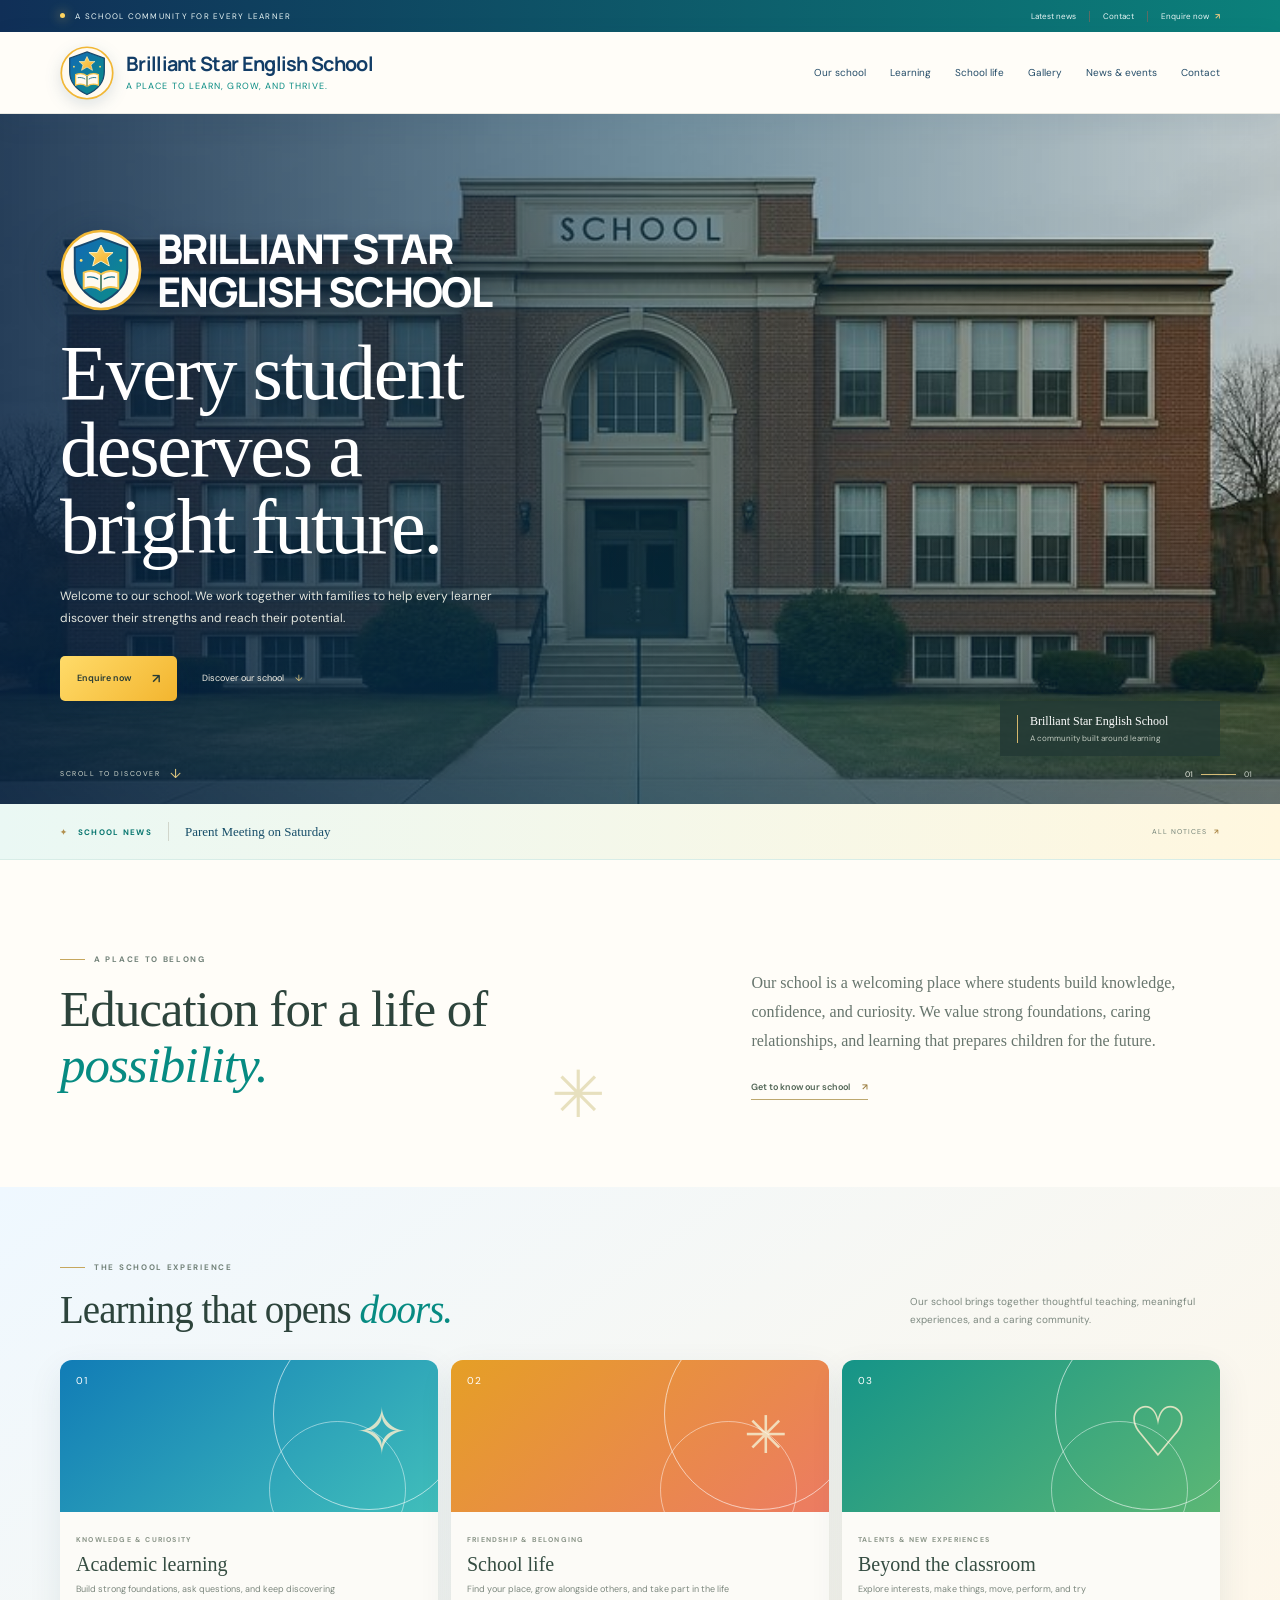
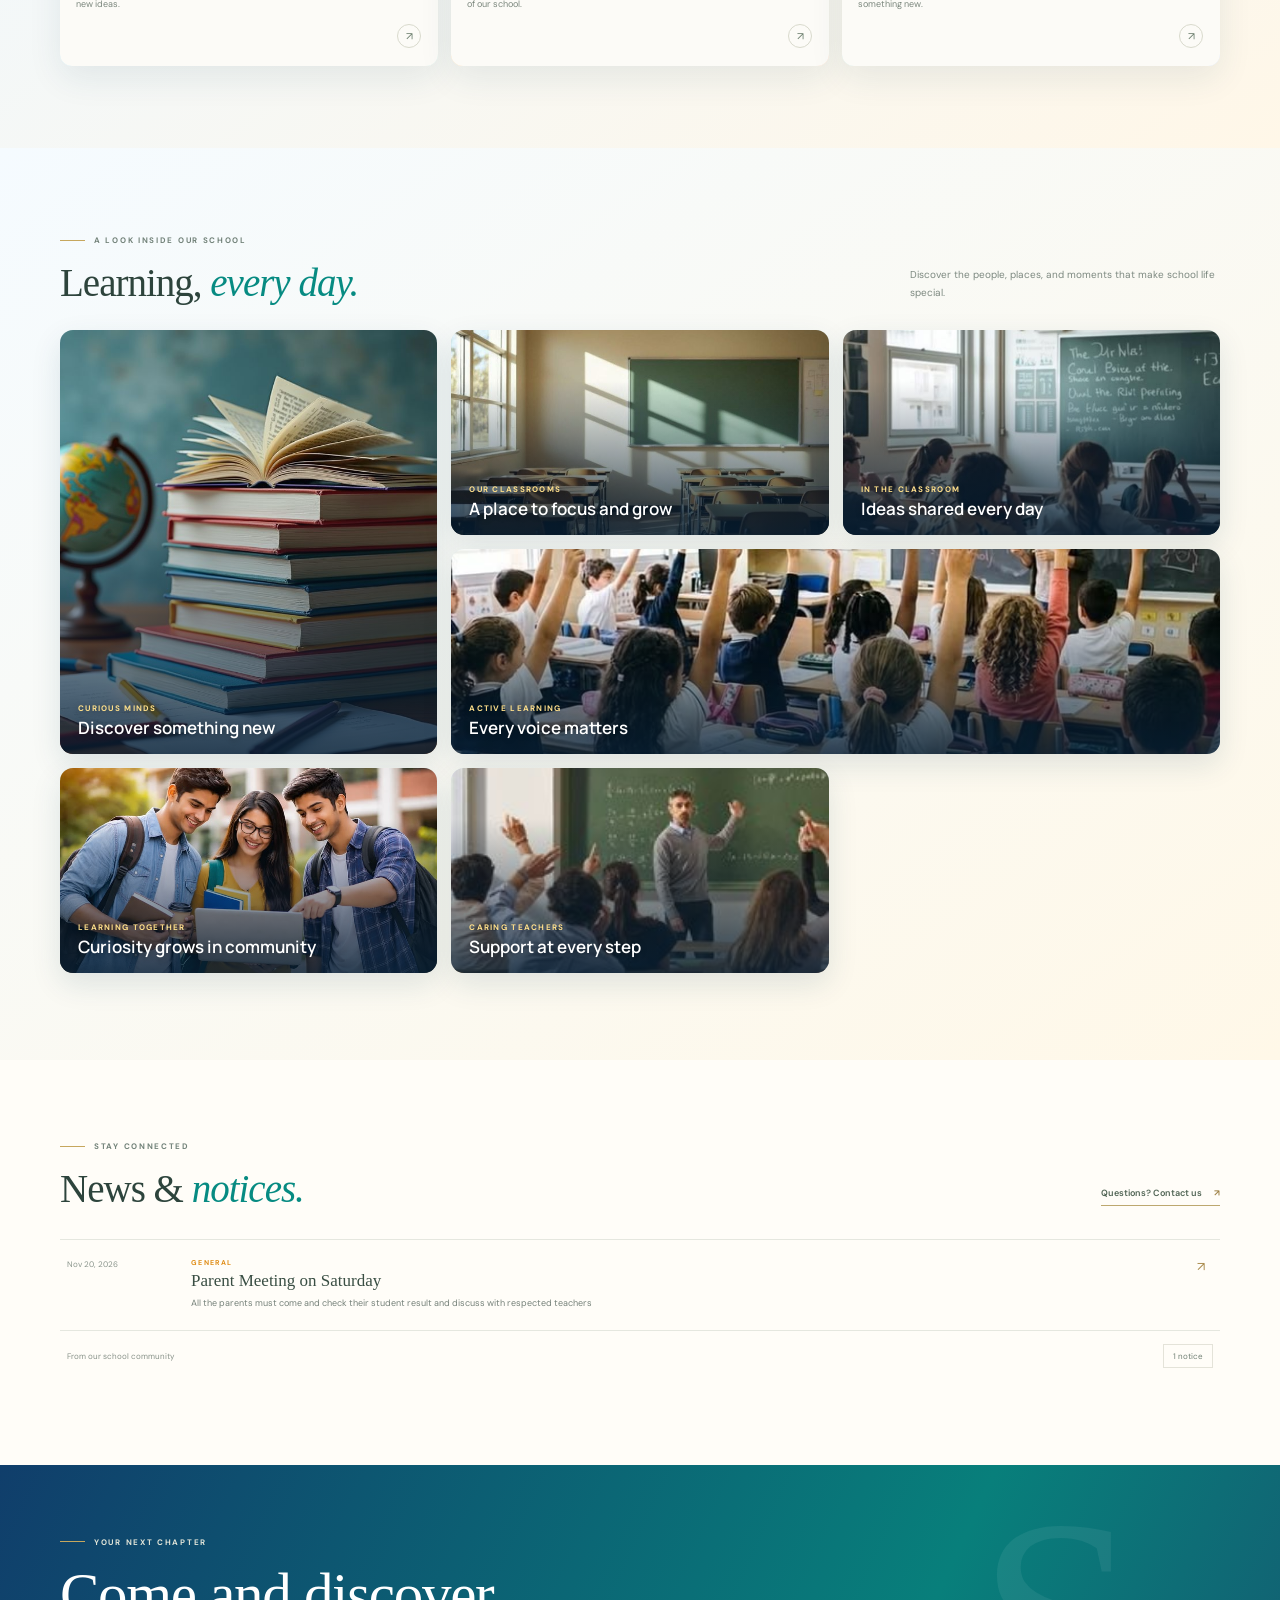
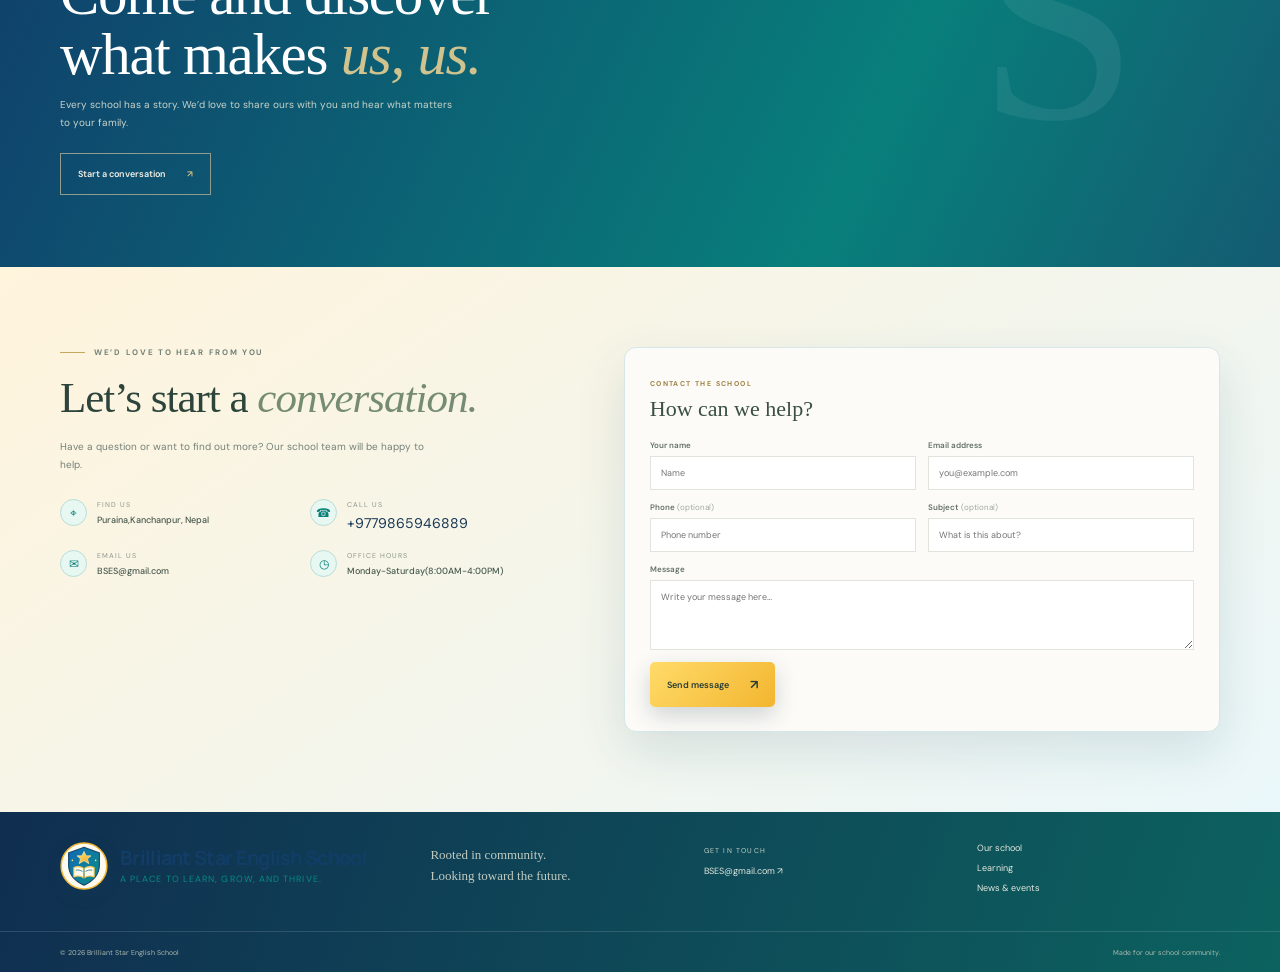
==== commit 9c7c5f72: "Update index.html" ====
--- a/index.html
+++ b/index.html
@@ -28,7 +28,7 @@
     <section class="learning-section section" id="learning"><div class="site-container"><div class="section-topline"><div><div class="eyebrow"><span class="eyebrow-line"></span> THE SCHOOL EXPERIENCE</div><h2>Learning that opens <em>doors.</em></h2></div><p>Our school brings together thoughtful teaching, meaningful experiences, and a caring community.</p></div><div class="learning-grid"><article class="learning-card card-academics"><div class="card-art art-one">01 <span>✧</span></div><div class="learning-card-bottom"><span class="card-kicker">KNOWLEDGE & CURIOSITY</span><h3>Academic learning</h3><p>Build strong foundations, ask questions, and keep discovering new ideas.</p><a href="#contact" aria-label="Ask about academic learning">↗</a></div></article><article class="learning-card card-life" id="community"><div class="card-art art-two">02 <span>✳</span></div><div class="learning-card-bottom"><span class="card-kicker">FRIENDSHIP & BELONGING</span><h3>School life</h3><p>Find your place, grow alongside others, and take part in the life of our school.</p><a href="#contact" aria-label="Ask about school life">↗</a></div></article><article class="learning-card card-growth"><div class="card-art art-three">03 <span>♡</span></div><div class="learning-card-bottom"><span class="card-kicker">TALENTS & NEW EXPERIENCES</span><h3>Beyond the classroom</h3><p>Explore interests, make things, move, perform, and try something new.</p><a href="#contact" aria-label="Ask about activities">↗</a></div></article></div></div></section>
         <section class="school-gallery section" id="gallery"><div class="site-container"><div class="section-topline"><div><div class="eyebrow"><span class="eyebrow-line"></span> A LOOK INSIDE OUR SCHOOL</div><h2>Learning, <em>every day.</em></h2></div><p>Discover the people, places, and moments that make school life special.</p></div><div class="photo-grid"><figure class="photo-card"><img src="./images/learning-books.jpeg" alt="A stack of books and a globe on a study table" loading="lazy"><figcaption><span>CURIOUS MINDS</span><strong>Discover something new</strong></figcaption></figure><figure class="photo-card"><img src="./images/sunlit-classroom.jpeg" alt="A bright, welcoming classroom" loading="lazy"><figcaption><span>OUR CLASSROOMS</span><strong>A place to focus and grow</strong></figcaption></figure><figure class="photo-card"><img src="./images/classroom-lesson.jpeg" alt="Students learning together during a classroom lesson" loading="lazy"><figcaption><span>IN THE CLASSROOM</span><strong>Ideas shared every day</strong></figcaption></figure><figure class="photo-card"><img src="./images/students-in-class.jpeg" alt="Students taking part in a lively class" loading="lazy"><figcaption><span>ACTIVE LEARNING</span><strong>Every voice matters</strong></figcaption></figure><figure class="photo-card"><img src="./images/students-learning-together.jpeg" alt="Students collaborating on their studies" loading="lazy"><figcaption><span>LEARNING TOGETHER</span><strong>Curiosity grows in community</strong></figcaption></figure><figure class="photo-card"><img src="./images/teacher-with-students.jpeg" alt="A teacher helping students in the classroom" loading="lazy"><figcaption><span>CARING TEACHERS</span><strong>Support at every step</strong></figcaption></figure></div></div></section><section class="section notices-section" id="notices"><div class="site-container"><div class="section-topline notices-heading"><div><div class="eyebrow"><span class="eyebrow-line"></span> STAY CONNECTED</div><h2>News & <em>notices.</em></h2></div><a class="underlined-link" href="#contact">Questions? Contact us <span>↗</span></a></div><div class="notice-list" id="noticeList"><div class="no-notices">School notices will appear here.</div></div><div class="notice-list-footer"><span>From our school community</span><span class="notice-count" id="noticeCount">0 notices</span></div></div></section>
     <section class="visit-section"><div class="visit-texture"></div><div class="site-container visit-inner"><div class="eyebrow eyebrow-light"><span class="eyebrow-line"></span> YOUR NEXT CHAPTER</div><h2>Come and discover<br>what makes <em>us, us.</em></h2><p>Every school has a story. We’d love to share ours with you and hear what matters to your family.</p><a class="button button-outline" href="#contact">Start a conversation <span>↗</span></a><span class="visit-ornament">S</span></div></section>
-    <section class="contact-section" id="contact"><div class="site-container contact-grid"><div class="contact-intro"><div class="eyebrow"><span class="eyebrow-line"></span> WE’D LOVE TO HEAR FROM YOU</div><h2>Let’s start a <em>conversation.</em></h2><p>Have a question or want to find out more? Our school team will be happy to help.</p><div class="contact-details"><div class="detail-item"><span class="detail-icon">⌖</span><span><small>FIND US</small><strong id="contactAddress">Add a school address in Site settings</strong></span></div><div class="detail-item"><span class="detail-icon">☎</span><span><small>CALL US</small><strong id="contactPhone">Add a school phone number</strong></span></div><div class="detail-item"><span class="detail-icon">✉</span><span><small>EMAIL US</small><strong id="contactEmail">Add a school email address</strong></span></div><div class="detail-item"><span class="detail-icon">◷</span><span><small>OFFICE HOURS</small><strong id="contactHours">Add school office hours</strong></span></div></div></div><form class="contact-form" id="contactForm"><div class="form-heading"><span>CONTACT THE SCHOOL</span><h3>How can we help?</h3></div><div class="form-row"><label>Your name<input name="name" autocomplete="name" required maxlength="120" placeholder="Name"></label><label>Email address<input name="email" type="email" autocomplete="email" required maxlength="160" placeholder="you@example.com"></label></div><div class="form-row"><label>Phone <span class="optional">(optional)</span><input name="phone" type="tel" autocomplete="tel" maxlength="40" placeholder="Phone number"></label><label>Subject <span class="optional">(optional)</span><input name="subject" maxlength="160" placeholder="What is this about?"></label></div><label>Message<textarea name="message" required maxlength="3000" rows="4" placeholder="Write your message here…"></textarea></label><div class="form-submit-row"><button class="button button-gold" type="submit">Send message <span>↗</span></button><p id="formMessage" role="status"></p></div></form></div></section>
+    <section class="contact-section" id="contact"><div class="site-container contact-grid"><div class="contact-intro"><div class="eyebrow"><span class="eyebrow-line"></span> WE’D LOVE TO HEAR FROM YOU</div><h2>Let’s start a <em>conversation.</em></h2><p>Have a question or want to find out more? Our school team will be happy to help.</p><div class="contact-details"><div class="detail-item"><span class="detail-icon">⌖</span><span><small>FIND US</small><strong id="contactAddress">Add a school address in Site settings</strong></span></div><div class="detail-item"><span class="detail-icon">☎</span><span><small>CALL US</small><a id="contactPhone" href="tel:+9779812545652">+9779812545652</a></span></div><div class="detail-item"><span class="detail-icon">✉</span><span><small>EMAIL US</small><strong id="contactEmail">Add a school email address</strong></span></div><div class="detail-item"><span class="detail-icon">◷</span><span><small>OFFICE HOURS</small><strong id="contactHours">Add school office hours</strong></span></div></div></div><form class="contact-form" id="contactForm"><div class="form-heading"><span>CONTACT THE SCHOOL</span><h3>How can we help?</h3></div><div class="form-row"><label>Your name<input name="name" autocomplete="name" required maxlength="120" placeholder="Name"></label><label>Email address<input name="email" type="email" autocomplete="email" required maxlength="160" placeholder="you@example.com"></label></div><div class="form-row"><label>Phone <span class="optional">(optional)</span><input name="phone" type="tel" autocomplete="tel" maxlength="40" placeholder="Phone number"></label><label>Subject <span class="optional">(optional)</span><input name="subject" maxlength="160" placeholder="What is this about?"></label></div><label>Message<textarea name="message" required maxlength="3000" rows="4" placeholder="Write your message here…"></textarea></label><div class="form-submit-row"><button class="button button-gold" type="submit">Send message <span>↗</span></button><p id="formMessage" role="status"></p></div></form></div></section>
   </main>
   <footer class="site-footer"><div class="site-container footer-main"><a class="school-brand footer-brand" href="/"><img class="brand-logo" src="./school-logo.svg" alt="" aria-hidden="true"><span><strong id="footerName">Your School Name</strong><small id="footerTagline">A place to learn, grow, and thrive.</small></span></a><p>Rooted in community.<br>Looking toward the future.</p><div class="footer-contact"><span>GET IN TOUCH</span><a href="#contact" id="footerEmail">Contact our school ↗</a></div><div class="footer-links"><a href="#about">Our school</a><a href="#learning">Learning</a><a href="#notices">News & events</a></div></div><div class="footer-bottom"><div class="site-container footer-bottom-inner"><span>© <span id="currentYear"></span> <span id="copyrightName">Your School Name</span></span><span>Made for our school community.</span></div></div></footer>
   <script src="./site.js" defer></script>
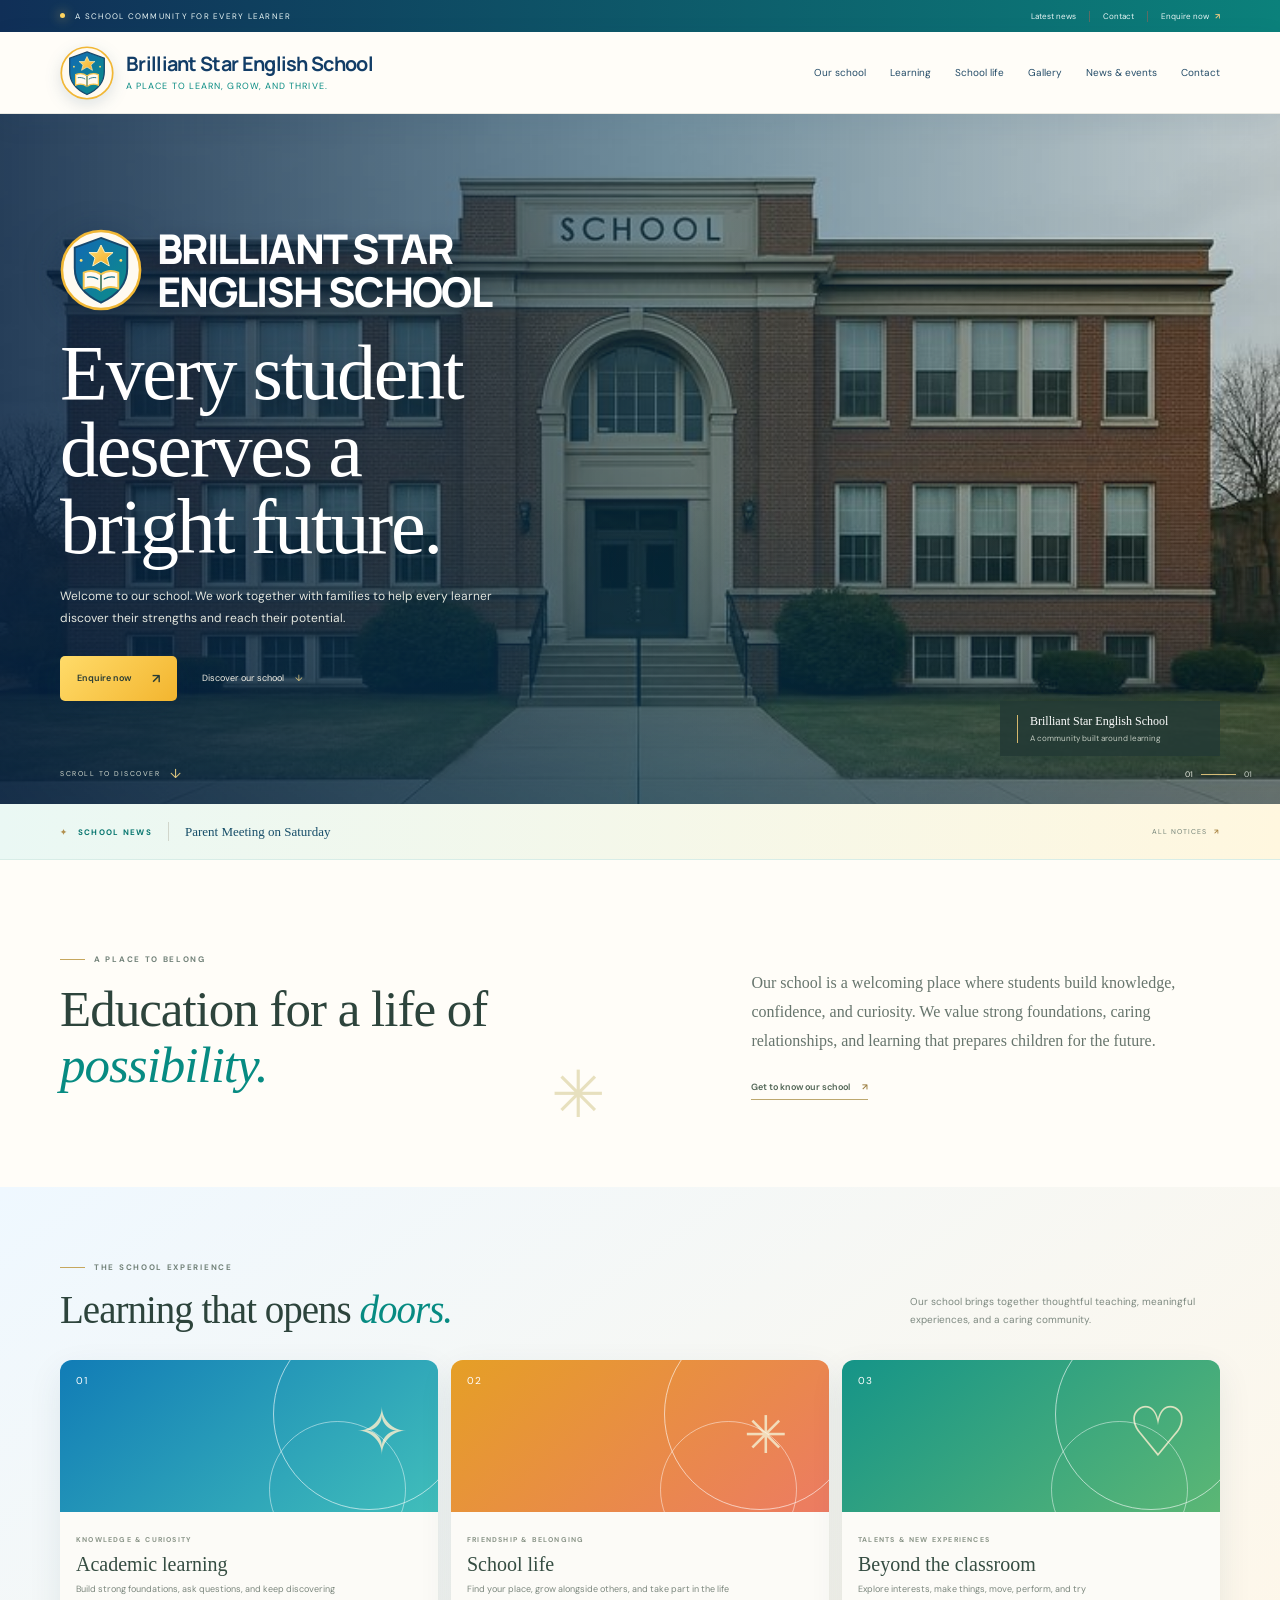
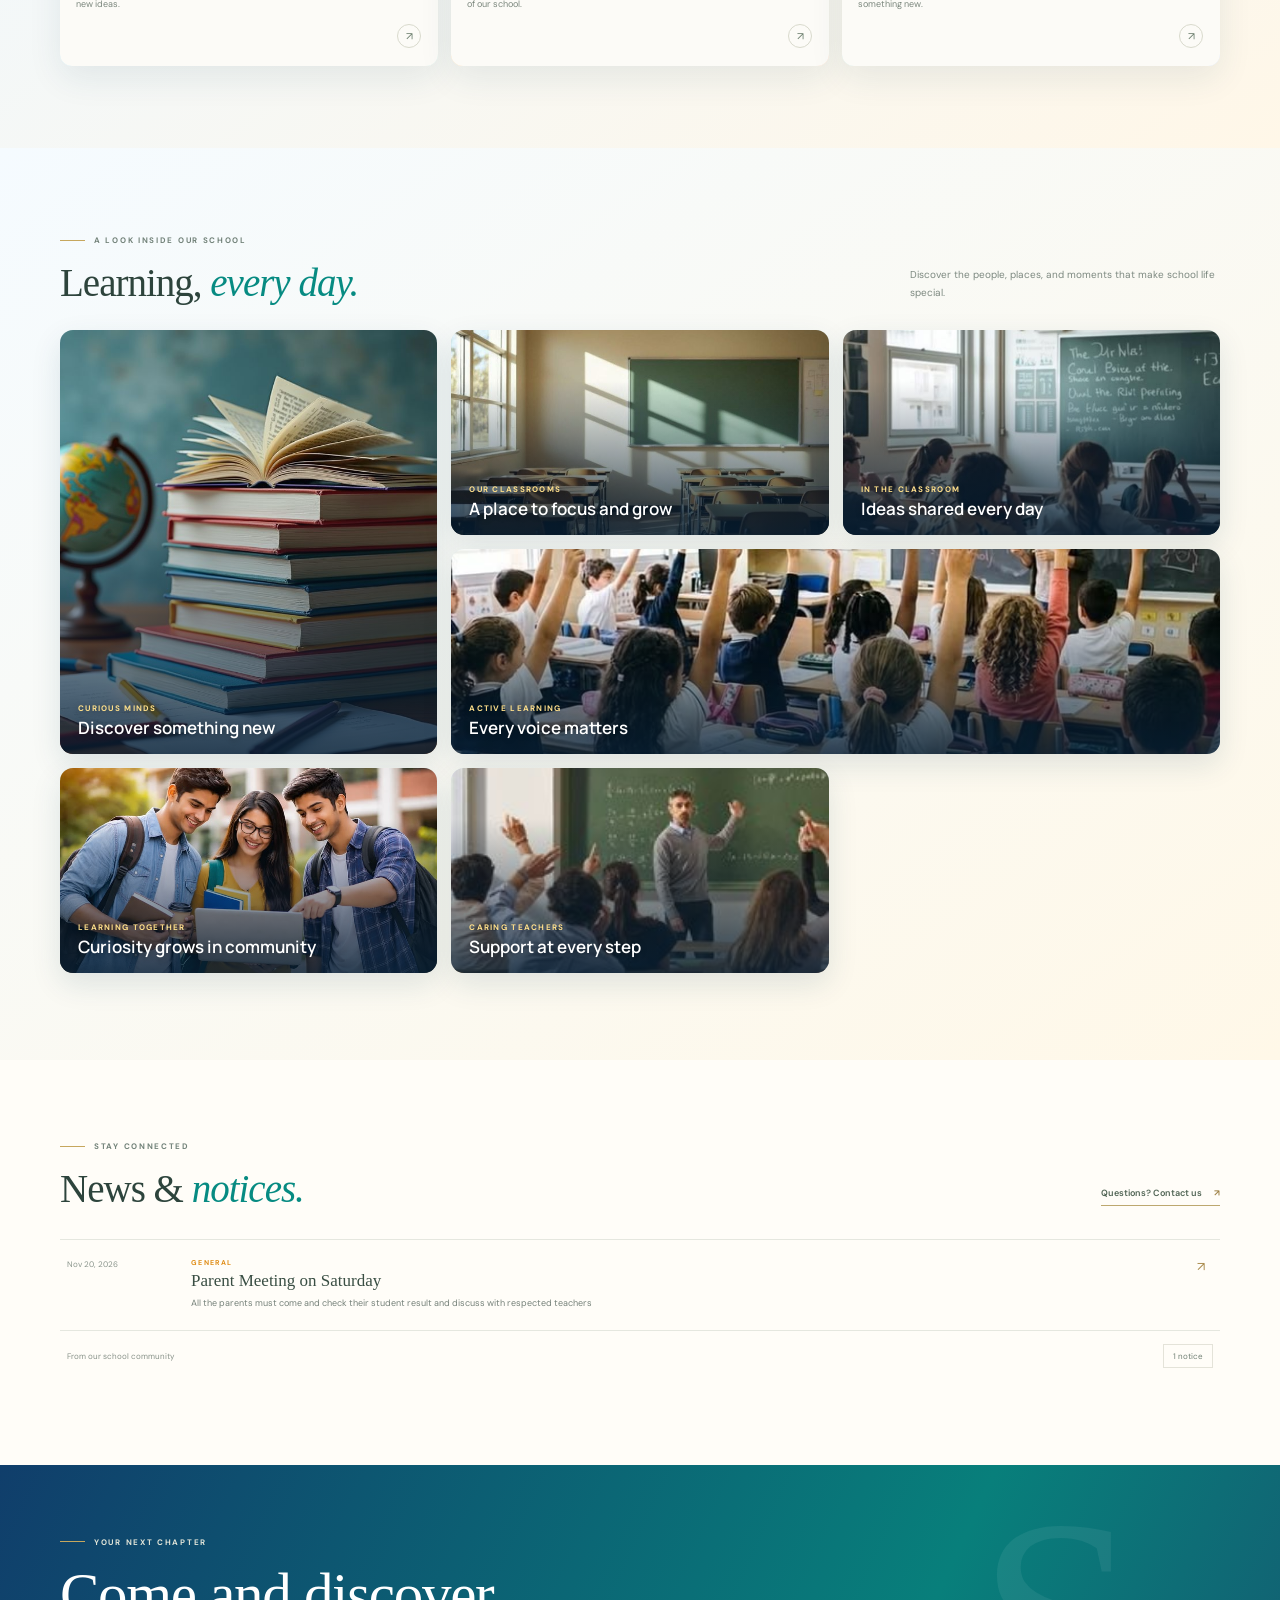
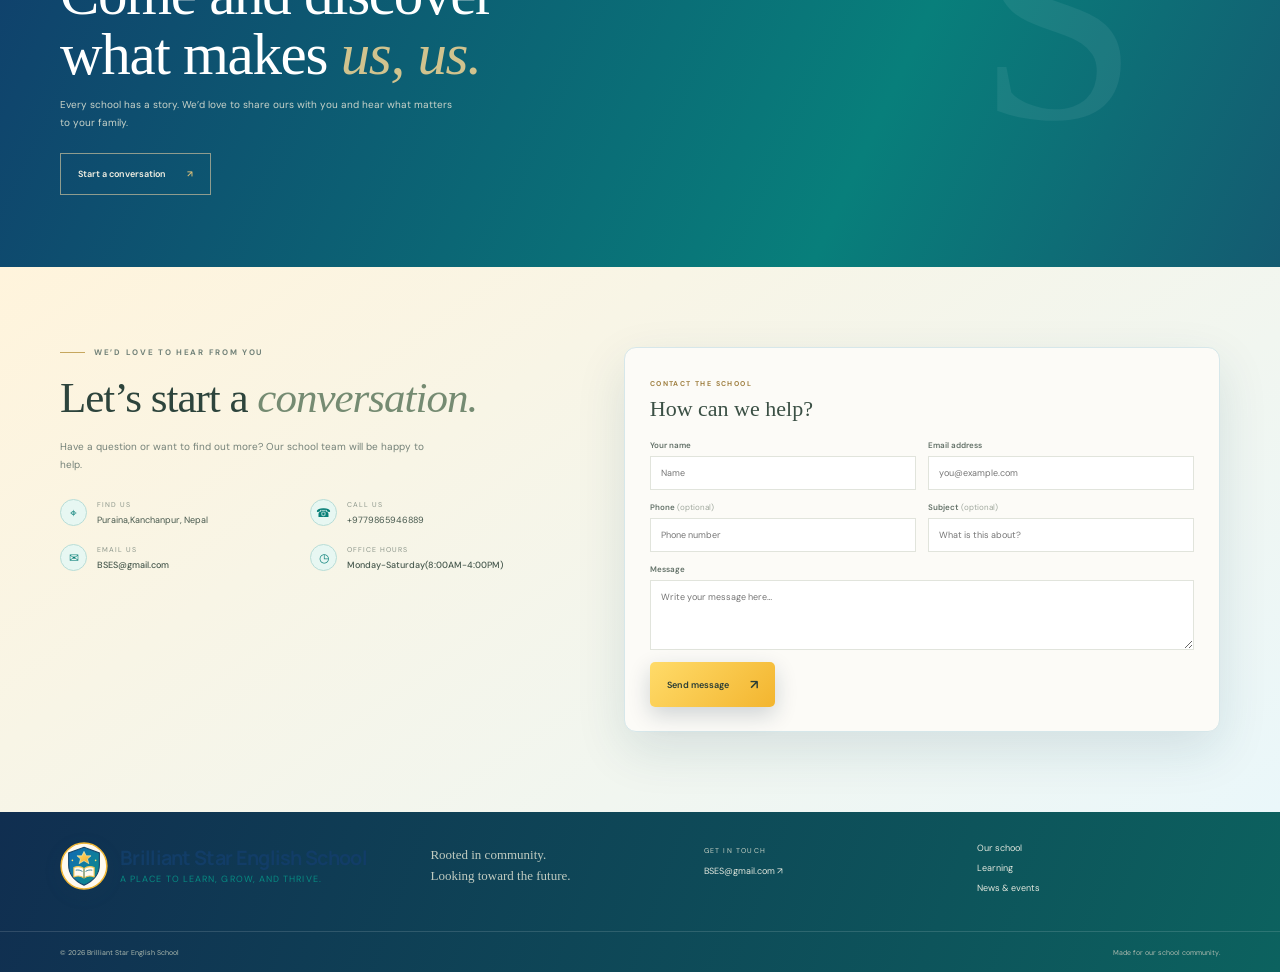
==== commit c8038bf4: "Update index.html" ====
--- a/index.html
+++ b/index.html
@@ -28,7 +28,11 @@
     <section class="learning-section section" id="learning"><div class="site-container"><div class="section-topline"><div><div class="eyebrow"><span class="eyebrow-line"></span> THE SCHOOL EXPERIENCE</div><h2>Learning that opens <em>doors.</em></h2></div><p>Our school brings together thoughtful teaching, meaningful experiences, and a caring community.</p></div><div class="learning-grid"><article class="learning-card card-academics"><div class="card-art art-one">01 <span>✧</span></div><div class="learning-card-bottom"><span class="card-kicker">KNOWLEDGE & CURIOSITY</span><h3>Academic learning</h3><p>Build strong foundations, ask questions, and keep discovering new ideas.</p><a href="#contact" aria-label="Ask about academic learning">↗</a></div></article><article class="learning-card card-life" id="community"><div class="card-art art-two">02 <span>✳</span></div><div class="learning-card-bottom"><span class="card-kicker">FRIENDSHIP & BELONGING</span><h3>School life</h3><p>Find your place, grow alongside others, and take part in the life of our school.</p><a href="#contact" aria-label="Ask about school life">↗</a></div></article><article class="learning-card card-growth"><div class="card-art art-three">03 <span>♡</span></div><div class="learning-card-bottom"><span class="card-kicker">TALENTS & NEW EXPERIENCES</span><h3>Beyond the classroom</h3><p>Explore interests, make things, move, perform, and try something new.</p><a href="#contact" aria-label="Ask about activities">↗</a></div></article></div></div></section>
         <section class="school-gallery section" id="gallery"><div class="site-container"><div class="section-topline"><div><div class="eyebrow"><span class="eyebrow-line"></span> A LOOK INSIDE OUR SCHOOL</div><h2>Learning, <em>every day.</em></h2></div><p>Discover the people, places, and moments that make school life special.</p></div><div class="photo-grid"><figure class="photo-card"><img src="./images/learning-books.jpeg" alt="A stack of books and a globe on a study table" loading="lazy"><figcaption><span>CURIOUS MINDS</span><strong>Discover something new</strong></figcaption></figure><figure class="photo-card"><img src="./images/sunlit-classroom.jpeg" alt="A bright, welcoming classroom" loading="lazy"><figcaption><span>OUR CLASSROOMS</span><strong>A place to focus and grow</strong></figcaption></figure><figure class="photo-card"><img src="./images/classroom-lesson.jpeg" alt="Students learning together during a classroom lesson" loading="lazy"><figcaption><span>IN THE CLASSROOM</span><strong>Ideas shared every day</strong></figcaption></figure><figure class="photo-card"><img src="./images/students-in-class.jpeg" alt="Students taking part in a lively class" loading="lazy"><figcaption><span>ACTIVE LEARNING</span><strong>Every voice matters</strong></figcaption></figure><figure class="photo-card"><img src="./images/students-learning-together.jpeg" alt="Students collaborating on their studies" loading="lazy"><figcaption><span>LEARNING TOGETHER</span><strong>Curiosity grows in community</strong></figcaption></figure><figure class="photo-card"><img src="./images/teacher-with-students.jpeg" alt="A teacher helping students in the classroom" loading="lazy"><figcaption><span>CARING TEACHERS</span><strong>Support at every step</strong></figcaption></figure></div></div></section><section class="section notices-section" id="notices"><div class="site-container"><div class="section-topline notices-heading"><div><div class="eyebrow"><span class="eyebrow-line"></span> STAY CONNECTED</div><h2>News & <em>notices.</em></h2></div><a class="underlined-link" href="#contact">Questions? Contact us <span>↗</span></a></div><div class="notice-list" id="noticeList"><div class="no-notices">School notices will appear here.</div></div><div class="notice-list-footer"><span>From our school community</span><span class="notice-count" id="noticeCount">0 notices</span></div></div></section>
     <section class="visit-section"><div class="visit-texture"></div><div class="site-container visit-inner"><div class="eyebrow eyebrow-light"><span class="eyebrow-line"></span> YOUR NEXT CHAPTER</div><h2>Come and discover<br>what makes <em>us, us.</em></h2><p>Every school has a story. We’d love to share ours with you and hear what matters to your family.</p><a class="button button-outline" href="#contact">Start a conversation <span>↗</span></a><span class="visit-ornament">S</span></div></section>
-    <section class="contact-section" id="contact"><div class="site-container contact-grid"><div class="contact-intro"><div class="eyebrow"><span class="eyebrow-line"></span> WE’D LOVE TO HEAR FROM YOU</div><h2>Let’s start a <em>conversation.</em></h2><p>Have a question or want to find out more? Our school team will be happy to help.</p><div class="contact-details"><div class="detail-item"><span class="detail-icon">⌖</span><span><small>FIND US</small><strong id="contactAddress">Add a school address in Site settings</strong></span></div><div class="detail-item"><span class="detail-icon">☎</span><span><small>CALL US</small><a id="contactPhone" href="tel:+9779812545652">+9779812545652</a></span></div><div class="detail-item"><span class="detail-icon">✉</span><span><small>EMAIL US</small><strong id="contactEmail">Add a school email address</strong></span></div><div class="detail-item"><span class="detail-icon">◷</span><span><small>OFFICE HOURS</small><strong id="contactHours">Add school office hours</strong></span></div></div></div><form class="contact-form" id="contactForm"><div class="form-heading"><span>CONTACT THE SCHOOL</span><h3>How can we help?</h3></div><div class="form-row"><label>Your name<input name="name" autocomplete="name" required maxlength="120" placeholder="Name"></label><label>Email address<input name="email" type="email" autocomplete="email" required maxlength="160" placeholder="you@example.com"></label></div><div class="form-row"><label>Phone <span class="optional">(optional)</span><input name="phone" type="tel" autocomplete="tel" maxlength="40" placeholder="Phone number"></label><label>Subject <span class="optional">(optional)</span><input name="subject" maxlength="160" placeholder="What is this about?"></label></div><label>Message<textarea name="message" required maxlength="3000" rows="4" placeholder="Write your message here…"></textarea></label><div class="form-submit-row"><button class="button button-gold" type="submit">Send message <span>↗</span></button><p id="formMessage" role="status"></p></div></form></div></section>
+    <section class="contact-section" id="contact"><div class="site-container contact-grid"><div class="contact-intro"><div class="eyebrow"><span class="eyebrow-line"></span> WE’D LOVE TO HEAR FROM YOU</div><h2>Let’s start a <em>conversation.</em></h2><p>Have a question or want to find out more? Our school team will be happy to help.</p><div class="contact-details"><div class="detail-item"><span class="detail-icon">⌖</span><span><small>FIND US</small><a id="contactAddress"
+   href="https://www.google.com/maps/place/MCPH%2BH55+Brilliant+Star+English+School,+Punarbas,+Sudurpashchim+Province+10400,+Nepal/"
+   target="_blank" rel="noopener noreferrer">
+  Brilliant Star English School, Punarbas, Sudurpashchim Province 10400, Nepal
+</a></span></div><div class="detail-item"><span class="detail-icon">☎</span><span><small>CALL US</small><a id="contactPhone" href="tel:+9779812545652">+9779812545652</a></span></div><div class="detail-item"><span class="detail-icon">✉</span><span><small>EMAIL US</small><strong id="contactEmail">Add a school email address</strong></span></div><div class="detail-item"><span class="detail-icon">◷</span><span><small>OFFICE HOURS</small><strong id="contactHours">Add school office hours</strong></span></div></div></div><form class="contact-form" id="contactForm"><div class="form-heading"><span>CONTACT THE SCHOOL</span><h3>How can we help?</h3></div><div class="form-row"><label>Your name<input name="name" autocomplete="name" required maxlength="120" placeholder="Name"></label><label>Email address<input name="email" type="email" autocomplete="email" required maxlength="160" placeholder="you@example.com"></label></div><div class="form-row"><label>Phone <span class="optional">(optional)</span><input name="phone" type="tel" autocomplete="tel" maxlength="40" placeholder="Phone number"></label><label>Subject <span class="optional">(optional)</span><input name="subject" maxlength="160" placeholder="What is this about?"></label></div><label>Message<textarea name="message" required maxlength="3000" rows="4" placeholder="Write your message here…"></textarea></label><div class="form-submit-row"><button class="button button-gold" type="submit">Send message <span>↗</span></button><p id="formMessage" role="status"></p></div></form></div></section>
   </main>
   <footer class="site-footer"><div class="site-container footer-main"><a class="school-brand footer-brand" href="/"><img class="brand-logo" src="./school-logo.svg" alt="" aria-hidden="true"><span><strong id="footerName">Your School Name</strong><small id="footerTagline">A place to learn, grow, and thrive.</small></span></a><p>Rooted in community.<br>Looking toward the future.</p><div class="footer-contact"><span>GET IN TOUCH</span><a href="#contact" id="footerEmail">Contact our school ↗</a></div><div class="footer-links"><a href="#about">Our school</a><a href="#learning">Learning</a><a href="#notices">News & events</a></div></div><div class="footer-bottom"><div class="site-container footer-bottom-inner"><span>© <span id="currentYear"></span> <span id="copyrightName">Your School Name</span></span><span>Made for our school community.</span></div></div></footer>
   <script src="./site.js" defer></script>
--- a/site.css
+++ b/site.css
@@ -80,4 +80,14 @@
 .photo-card figcaption strong{font:600 17px Manrope,'DM Sans',sans-serif;line-height:1.2}
 .photo-card.reveal-on-scroll{transition:opacity .7s ease var(--reveal-delay,0ms),transform .7s cubic-bezier(.2,.7,.2,1) var(--reveal-delay,0ms)}
 @media(max-width:900px){.photo-grid{grid-template-columns:repeat(2,minmax(0,1fr));grid-auto-rows:190px}.photo-card:first-child{grid-row:span 1;grid-column:span 2}.photo-card:nth-child(4){grid-column:span 1}}
-@media(max-width:700px){.photo-grid{grid-auto-rows:165px;gap:9px}.photo-card:first-child{grid-column:span 2}.photo-card figcaption{left:11px;right:9px;bottom:11px}.photo-card figcaption span{font-size:6px}.photo-card figcaption strong{font-size:13px}}+@media(max-width:700px){.photo-grid{grid-auto-rows:165px;gap:9px}.photo-card:first-child{grid-column:span 2}.photo-card figcaption{left:11px;right:9px;bottom:11px}.photo-card figcaption span{font-size:6px}.photo-card figcaption strong{font-size:13px}}
+.detail-item a {
+  display: block;
+  color: #46584d;
+  font-size: 9px;
+  text-decoration: none;
+}
+
+.detail-item a:hover {
+  text-decoration: underline;
+}
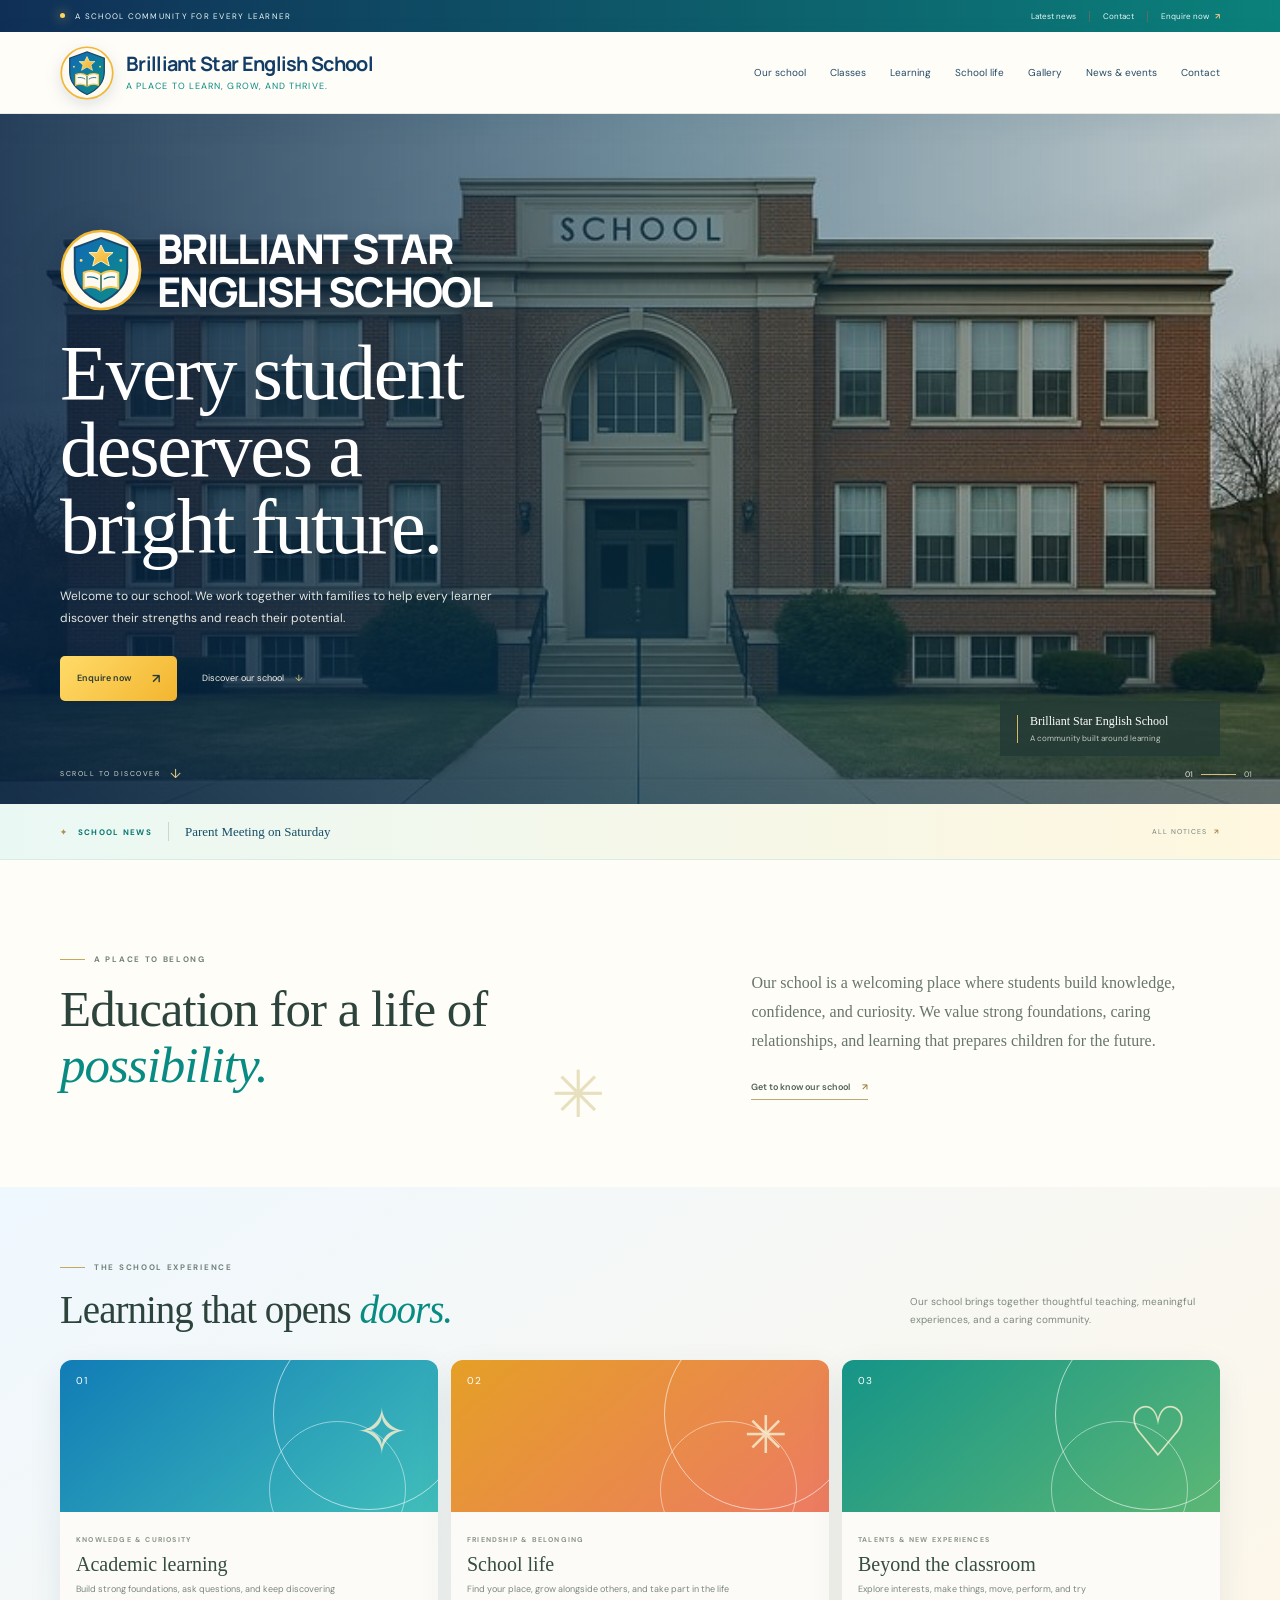
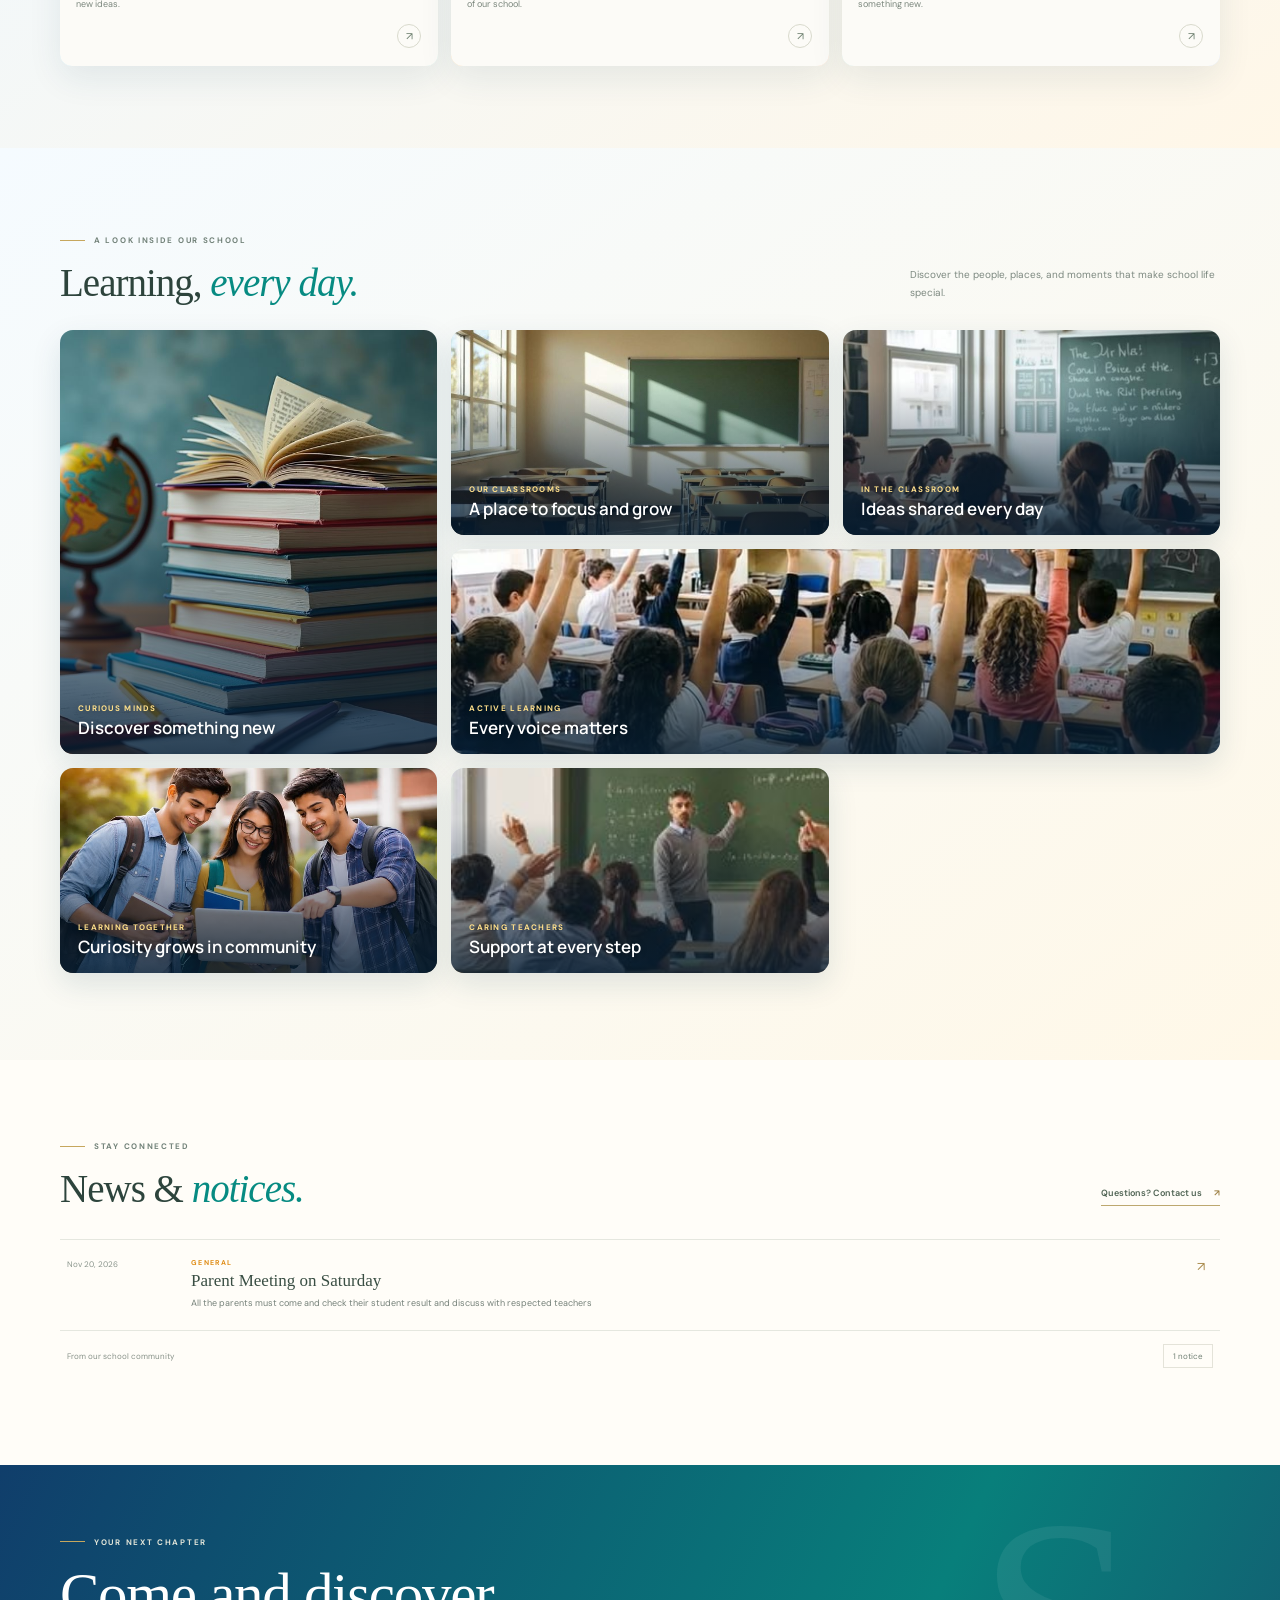
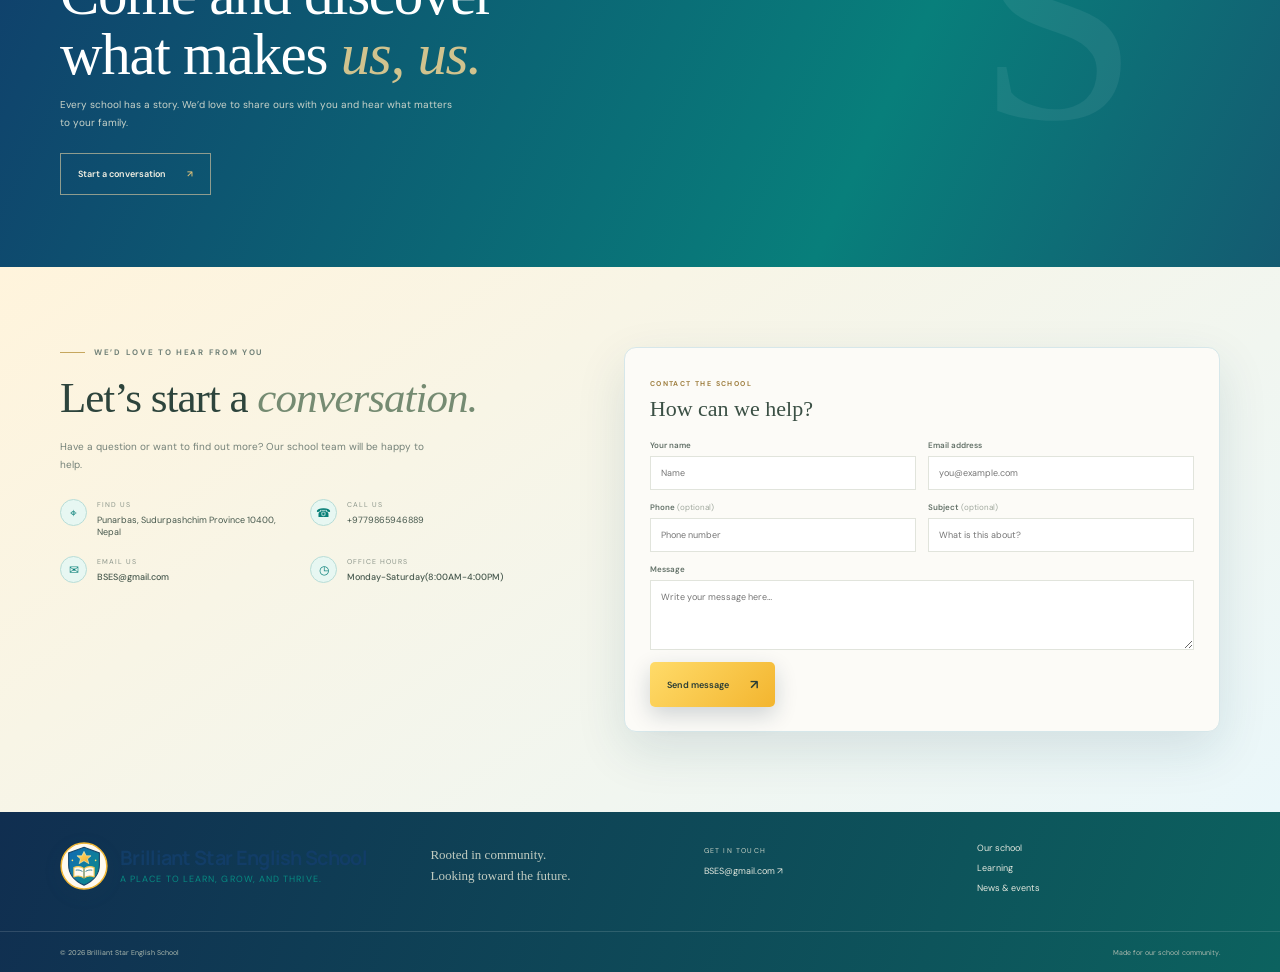
==== commit 49d0aeb1: "Update index.html" ====
--- a/index.html
+++ b/index.html
@@ -13,7 +13,7 @@
     <div class="site-container header-inner">
       <a class="school-brand" href="/" aria-label="School homepage"><img class="brand-logo" src="./school-logo.svg" alt="" aria-hidden="true"><span class="brand-copy"><strong id="brandName">Your School Name</strong><small id="brandTagline">A place to learn, grow, and thrive.</small></span></a>
       <button class="menu-toggle" id="menuToggle" aria-label="Open navigation" aria-expanded="false">☰</button>
-      <nav class="main-nav" id="mainNav" aria-label="Main navigation"><a href="#about">Our school</a><a href="#learning">Learning</a><a href="#community">School life</a><a href="#gallery">Gallery</a><a href="#notices">News & events</a><a href="#contact">Contact</a></nav>
+      <nav class="main-nav" id="mainNav" aria-label="Main navigation"><a href="#about">Our school</a><a href="./classes.html">Classes</a><a href="#learning">Learning</a><a href="#community">School life</a><a href="#gallery">Gallery</a><a href="#notices">News & events</a><a href="#contact">Contact</a></nav>
     </div>
   </header>
   <main>
@@ -28,11 +28,13 @@
     <section class="learning-section section" id="learning"><div class="site-container"><div class="section-topline"><div><div class="eyebrow"><span class="eyebrow-line"></span> THE SCHOOL EXPERIENCE</div><h2>Learning that opens <em>doors.</em></h2></div><p>Our school brings together thoughtful teaching, meaningful experiences, and a caring community.</p></div><div class="learning-grid"><article class="learning-card card-academics"><div class="card-art art-one">01 <span>✧</span></div><div class="learning-card-bottom"><span class="card-kicker">KNOWLEDGE & CURIOSITY</span><h3>Academic learning</h3><p>Build strong foundations, ask questions, and keep discovering new ideas.</p><a href="#contact" aria-label="Ask about academic learning">↗</a></div></article><article class="learning-card card-life" id="community"><div class="card-art art-two">02 <span>✳</span></div><div class="learning-card-bottom"><span class="card-kicker">FRIENDSHIP & BELONGING</span><h3>School life</h3><p>Find your place, grow alongside others, and take part in the life of our school.</p><a href="#contact" aria-label="Ask about school life">↗</a></div></article><article class="learning-card card-growth"><div class="card-art art-three">03 <span>♡</span></div><div class="learning-card-bottom"><span class="card-kicker">TALENTS & NEW EXPERIENCES</span><h3>Beyond the classroom</h3><p>Explore interests, make things, move, perform, and try something new.</p><a href="#contact" aria-label="Ask about activities">↗</a></div></article></div></div></section>
         <section class="school-gallery section" id="gallery"><div class="site-container"><div class="section-topline"><div><div class="eyebrow"><span class="eyebrow-line"></span> A LOOK INSIDE OUR SCHOOL</div><h2>Learning, <em>every day.</em></h2></div><p>Discover the people, places, and moments that make school life special.</p></div><div class="photo-grid"><figure class="photo-card"><img src="./images/learning-books.jpeg" alt="A stack of books and a globe on a study table" loading="lazy"><figcaption><span>CURIOUS MINDS</span><strong>Discover something new</strong></figcaption></figure><figure class="photo-card"><img src="./images/sunlit-classroom.jpeg" alt="A bright, welcoming classroom" loading="lazy"><figcaption><span>OUR CLASSROOMS</span><strong>A place to focus and grow</strong></figcaption></figure><figure class="photo-card"><img src="./images/classroom-lesson.jpeg" alt="Students learning together during a classroom lesson" loading="lazy"><figcaption><span>IN THE CLASSROOM</span><strong>Ideas shared every day</strong></figcaption></figure><figure class="photo-card"><img src="./images/students-in-class.jpeg" alt="Students taking part in a lively class" loading="lazy"><figcaption><span>ACTIVE LEARNING</span><strong>Every voice matters</strong></figcaption></figure><figure class="photo-card"><img src="./images/students-learning-together.jpeg" alt="Students collaborating on their studies" loading="lazy"><figcaption><span>LEARNING TOGETHER</span><strong>Curiosity grows in community</strong></figcaption></figure><figure class="photo-card"><img src="./images/teacher-with-students.jpeg" alt="A teacher helping students in the classroom" loading="lazy"><figcaption><span>CARING TEACHERS</span><strong>Support at every step</strong></figcaption></figure></div></div></section><section class="section notices-section" id="notices"><div class="site-container"><div class="section-topline notices-heading"><div><div class="eyebrow"><span class="eyebrow-line"></span> STAY CONNECTED</div><h2>News & <em>notices.</em></h2></div><a class="underlined-link" href="#contact">Questions? Contact us <span>↗</span></a></div><div class="notice-list" id="noticeList"><div class="no-notices">School notices will appear here.</div></div><div class="notice-list-footer"><span>From our school community</span><span class="notice-count" id="noticeCount">0 notices</span></div></div></section>
     <section class="visit-section"><div class="visit-texture"></div><div class="site-container visit-inner"><div class="eyebrow eyebrow-light"><span class="eyebrow-line"></span> YOUR NEXT CHAPTER</div><h2>Come and discover<br>what makes <em>us, us.</em></h2><p>Every school has a story. We’d love to share ours with you and hear what matters to your family.</p><a class="button button-outline" href="#contact">Start a conversation <span>↗</span></a><span class="visit-ornament">S</span></div></section>
-    <section class="contact-section" id="contact"><div class="site-container contact-grid"><div class="contact-intro"><div class="eyebrow"><span class="eyebrow-line"></span> WE’D LOVE TO HEAR FROM YOU</div><h2>Let’s start a <em>conversation.</em></h2><p>Have a question or want to find out more? Our school team will be happy to help.</p><div class="contact-details"><div class="detail-item"><span class="detail-icon">⌖</span><span><small>FIND US</small><a id="contactAddress"
-   href="https://www.google.com/maps/place/MCPH%2BH55+Brilliant+Star+English+School,+Punarbas,+Sudurpashchim+Province+10400,+Nepal/"
+    <section class="contact-section" id="contact"><div class="site-container contact-grid"><div class="contact-intro"><div class="eyebrow"><span class="eyebrow-line"></span> WE’D LOVE TO HEAR FROM YOU</div><h2>Let’s start a <em>conversation.</em></h2><p>Have a question or want to find out more? Our school team will be happy to help.</p><div class="contact-details"><div class="detail-item"><span class="detail-icon">⌖</span><span><small>FIND US</small>
+     <a id="contactAddress"
+   href="https://www.google.com/maps/place/Brilliant+Star+English+School/@28.6863842,80.4279889,822m/data=!3m2!1e3!4b1!4m6!3m5!1s0x39a1c153dac50311:0xee97383bc309fed7!8m2!3d28.6863842!4d80.4279889!16s%2Fg%2F11s67fpkwh!18m1!1e1?entry=ttu&g_ep=EgoyMDI2MTAwNi4wIKXMDSoASAFQAw%3D%3D"
    target="_blank" rel="noopener noreferrer">
   Brilliant Star English School, Punarbas, Sudurpashchim Province 10400, Nepal
-</a></span></div><div class="detail-item"><span class="detail-icon">☎</span><span><small>CALL US</small><a id="contactPhone" href="tel:+9779812545652">+9779812545652</a></span></div><div class="detail-item"><span class="detail-icon">✉</span><span><small>EMAIL US</small><strong id="contactEmail">Add a school email address</strong></span></div><div class="detail-item"><span class="detail-icon">◷</span><span><small>OFFICE HOURS</small><strong id="contactHours">Add school office hours</strong></span></div></div></div><form class="contact-form" id="contactForm"><div class="form-heading"><span>CONTACT THE SCHOOL</span><h3>How can we help?</h3></div><div class="form-row"><label>Your name<input name="name" autocomplete="name" required maxlength="120" placeholder="Name"></label><label>Email address<input name="email" type="email" autocomplete="email" required maxlength="160" placeholder="you@example.com"></label></div><div class="form-row"><label>Phone <span class="optional">(optional)</span><input name="phone" type="tel" autocomplete="tel" maxlength="40" placeholder="Phone number"></label><label>Subject <span class="optional">(optional)</span><input name="subject" maxlength="160" placeholder="What is this about?"></label></div><label>Message<textarea name="message" required maxlength="3000" rows="4" placeholder="Write your message here…"></textarea></label><div class="form-submit-row"><button class="button button-gold" type="submit">Send message <span>↗</span></button><p id="formMessage" role="status"></p></div></form></div></section>
+</a>
+</span></div><div class="detail-item"><span class="detail-icon">☎</span><span><small>CALL US</small><a id="contactPhone" href="tel:+9779812545652">+9779812545652</a></span></div><div class="detail-item"><span class="detail-icon">✉</span><span><small>EMAIL US</small><strong id="contactEmail">Add a school email address</strong></span></div><div class="detail-item"><span class="detail-icon">◷</span><span><small>OFFICE HOURS</small><strong id="contactHours">Add school office hours</strong></span></div></div></div><form class="contact-form" id="contactForm"><div class="form-heading"><span>CONTACT THE SCHOOL</span><h3>How can we help?</h3></div><div class="form-row"><label>Your name<input name="name" autocomplete="name" required maxlength="120" placeholder="Name"></label><label>Email address<input name="email" type="email" autocomplete="email" required maxlength="160" placeholder="you@example.com"></label></div><div class="form-row"><label>Phone <span class="optional">(optional)</span><input name="phone" type="tel" autocomplete="tel" maxlength="40" placeholder="Phone number"></label><label>Subject <span class="optional">(optional)</span><input name="subject" maxlength="160" placeholder="What is this about?"></label></div><label>Message<textarea name="message" required maxlength="3000" rows="4" placeholder="Write your message here…"></textarea></label><div class="form-submit-row"><button class="button button-gold" type="submit">Send message <span>↗</span></button><p id="formMessage" role="status"></p></div></form></div></section>
   </main>
   <footer class="site-footer"><div class="site-container footer-main"><a class="school-brand footer-brand" href="/"><img class="brand-logo" src="./school-logo.svg" alt="" aria-hidden="true"><span><strong id="footerName">Your School Name</strong><small id="footerTagline">A place to learn, grow, and thrive.</small></span></a><p>Rooted in community.<br>Looking toward the future.</p><div class="footer-contact"><span>GET IN TOUCH</span><a href="#contact" id="footerEmail">Contact our school ↗</a></div><div class="footer-links"><a href="#about">Our school</a><a href="#learning">Learning</a><a href="#notices">News & events</a></div></div><div class="footer-bottom"><div class="site-container footer-bottom-inner"><span>© <span id="currentYear"></span> <span id="copyrightName">Your School Name</span></span><span>Made for our school community.</span></div></div></footer>
   <script src="./site.js" defer></script>
